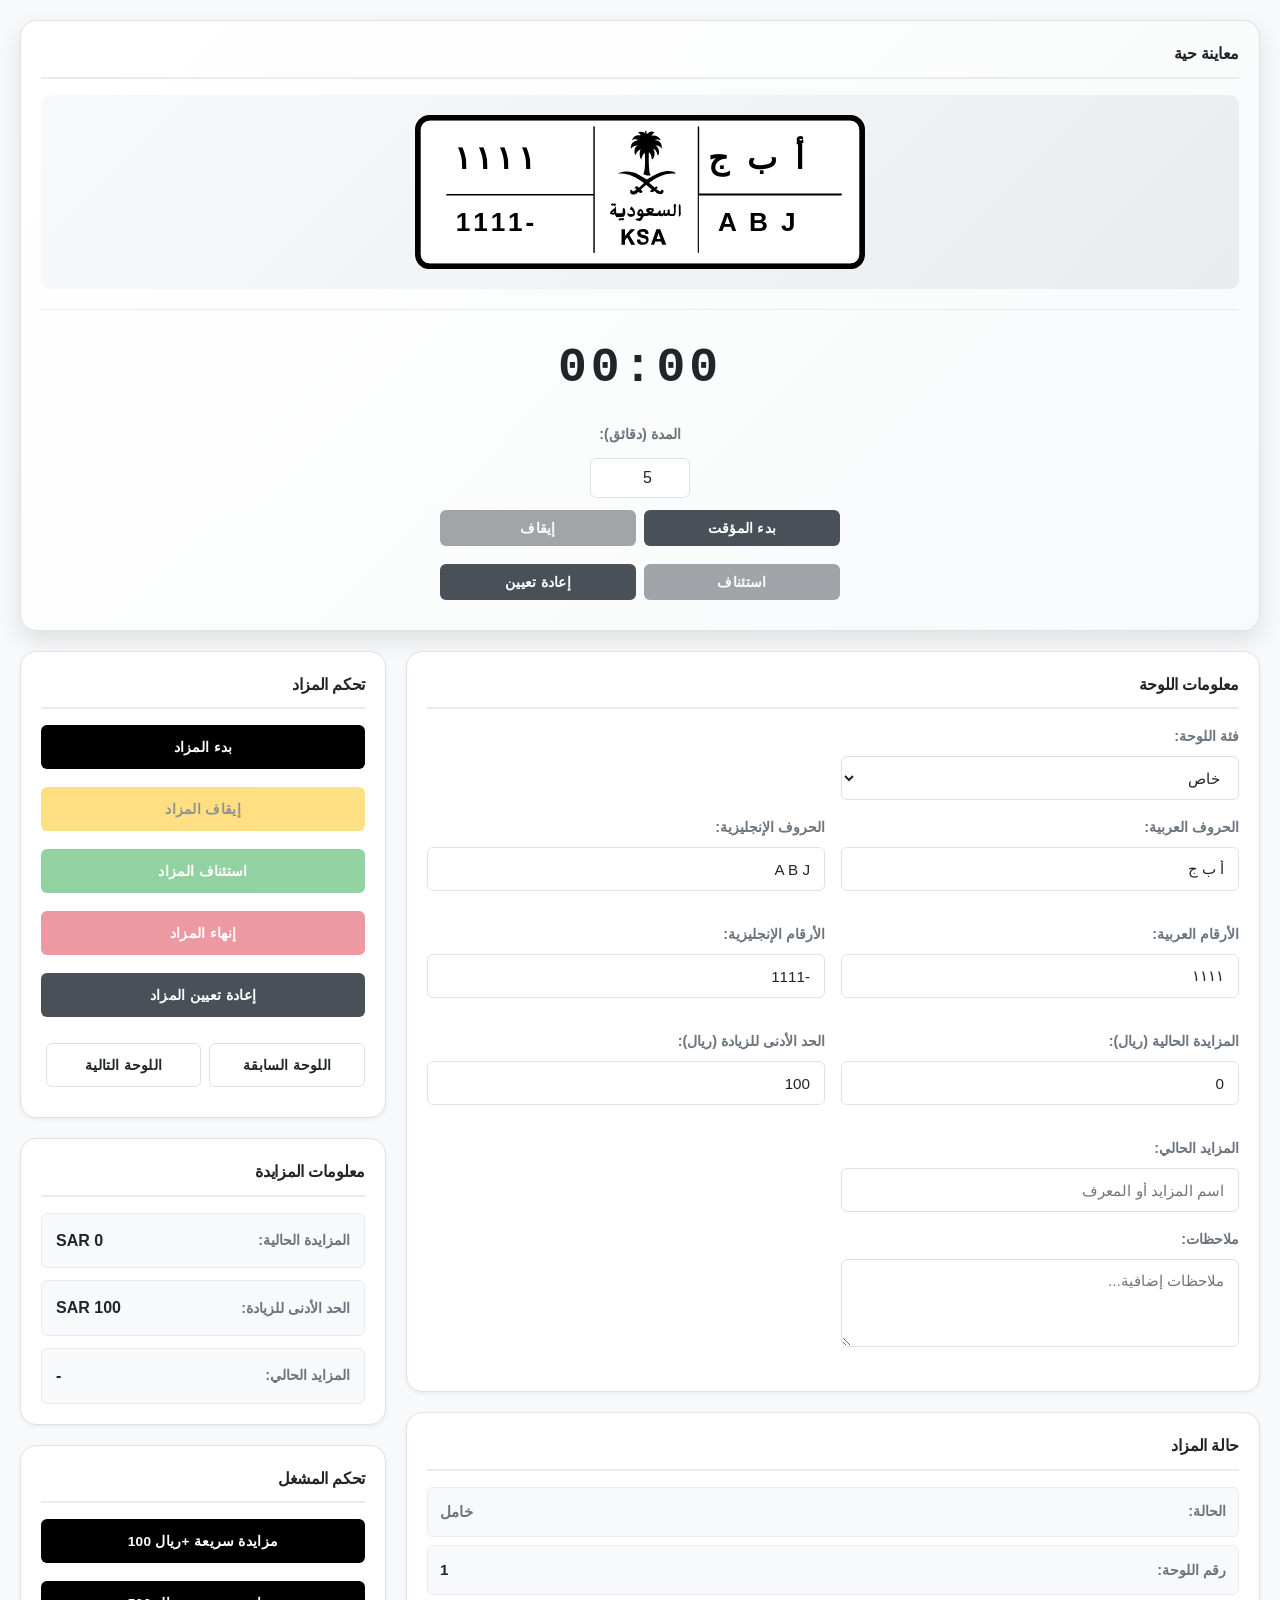
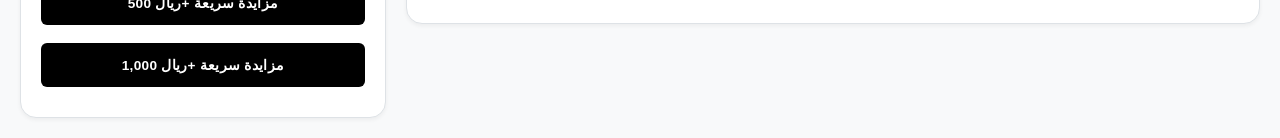
==== index.html @ ea91cd31 "Initial commit" ====
<!DOCTYPE html>
<html lang="ar" dir="rtl">
<head>
    <meta charset="UTF-8">
    <meta name="viewport" content="width=device-width, initial-scale=1.0">
    <title>لوحة تحكم مزاد لوحات السيارات السعودية</title>
    <link rel="stylesheet" href="css/auction-panel.css">
</head>
<body>
    <div class="container">
        <!-- Top Plate Section -->
        <header class="plate-header">
            <section class="card plate-preview">
                <h2>معاينة حية</h2>
                <div class="plate-container">
                    <div class="plate-wrapper">
                        <svg xmlns="http://www.w3.org/2000/svg" viewBox="0 0 154.7 53" preserveAspectRatio="xMidYMid meet" class="plate-svg-wrapper">
                            <image href="plate form/plate-template.svg" x="0" y="0" width="154.7" height="53" preserveAspectRatio="none" />
                            <g class="plate-text-overlay" dominant-baseline="middle">
                                <text id="overlayArabicNumbers" x="28" y="15.5" text-anchor="middle" font-size="11" font-weight="700" letter-spacing="1.5" fill="#000000" font-family="Arial, Helvetica, sans-serif" direction="rtl">۱۱۱۱</text>
                                <text id="overlayArabicLetters" x="118" y="15.5" text-anchor="middle" font-size="11" font-weight="700" letter-spacing="1.5" fill="#000000" font-family="Arial, Helvetica, sans-serif" direction="rtl">أ ب ج</text>
                                <text id="overlayEnglishNumbers" x="28" y="37.5" text-anchor="middle" font-size="9" font-weight="700" letter-spacing="1" fill="#000000" font-family="Arial, Helvetica, sans-serif">-1111</text>
                                <text id="overlayEnglishLetters" x="118" y="37.5" text-anchor="middle" font-size="9" font-weight="700" letter-spacing="1" fill="#000000" font-family="Arial, Helvetica, sans-serif">A B J</text>
                            </g>
                        </svg>
                    </div>
                </div>
                <div class="timer-section">
                    <div class="timer-display" id="timerDisplay">
                        <span id="minutes">00</span>:<span id="seconds">00</span>
                    </div>
                    <div class="timer-controls">
                        <label for="timerDuration">المدة (دقائق):</label>
                        <input type="number" id="timerDuration" value="5" min="1" max="60">
                        <div class="timer-buttons">
                            <button id="startTimer" class="btn btn-timer">بدء المؤقت</button>
                            <button id="pauseTimer" class="btn btn-timer" disabled>إيقاف</button>
                            <button id="resumeTimer" class="btn btn-timer" disabled>استئناف</button>
                            <button id="resetTimer" class="btn btn-timer">إعادة تعيين</button>
                        </div>
                    </div>
                </div>
            </section>
        </header>

        <!-- Main Content Area -->
        <div class="main-content">
            <!-- Left Panel - Plate Information (70%) -->
            <aside class="panel left-panel">
                <section class="card">
                    <h2>معلومات اللوحة</h2>
                    <form id="plateForm">
                        <div class="form-row">
                            <div class="form-group">
                                <label for="plateCategory">فئة اللوحة:</label>
                                <select id="plateCategory">
                                    <option value="private">خاص</option>
                                    <option value="commercial">تجاري</option>
                                    <option value="government">حكومي</option>
                                    <option value="diplomatic">دبلوماسي</option>
                                    <option value="special">خاص</option>
                                </select>
                            </div>
                        </div>

                        <div class="form-row">
                            <div class="form-group">
                                <label for="arabicLetters">الحروف العربية:</label>
                                <input type="text" id="arabicLetters" value="أ ب ج" maxlength="15" placeholder="أ ب ج">
                            </div>
                            <div class="form-group">
                                <label for="englishLetters">الحروف الإنجليزية:</label>
                                <input type="text" id="englishLetters" value="A B J" maxlength="15" placeholder="A B J">
                            </div>
                        </div>

                        <div class="form-row">
                            <div class="form-group">
                                <label for="arabicNumbers">الأرقام العربية:</label>
                                <input type="text" id="arabicNumbers" value="۱۱۱۱" maxlength="10" placeholder="۱۱۱۱">
                            </div>
                            <div class="form-group">
                                <label for="englishNumbers">الأرقام الإنجليزية:</label>
                                <input type="text" id="englishNumbers" value="-1111" maxlength="10" placeholder="-1111">
                            </div>
                        </div>

                        <div class="form-row">
                            <div class="form-group">
                                <label for="currentBid">المزايدة الحالية (ريال):</label>
                                <input type="number" id="currentBid" value="0" min="0" step="100">
                            </div>
                            <div class="form-group">
                                <label for="minIncrement">الحد الأدنى للزيادة (ريال):</label>
                                <input type="number" id="minIncrement" value="100" min="0" step="50">
                            </div>
                        </div>

                        <div class="form-row">
                            <div class="form-group">
                                <label for="currentBidder">المزايد الحالي:</label>
                                <input type="text" id="currentBidder" placeholder="اسم المزايد أو المعرف">
                            </div>
                        </div>

                        <div class="form-row">
                            <div class="form-group">
                                <label for="notes">ملاحظات:</label>
                                <textarea id="notes" rows="3" placeholder="ملاحظات إضافية..."></textarea>
                            </div>
                        </div>
                    </form>
                </section>

                <section class="card">
                    <h2>حالة المزاد</h2>
                    <div class="status-indicator">
                        <span class="status-label">الحالة:</span>
                        <span id="auctionStatus" class="status-value status-idle">خامل</span>
                    </div>
                    <div class="status-indicator">
                        <span class="status-label">رقم اللوحة:</span>
                        <span id="plateNumber" class="status-value">1</span>
                    </div>
                </section>

            </aside>

            <!-- Right Panel - Auction Controls (30%) -->
            <aside class="panel right-panel">
                <section class="card">
                    <h2>تحكم المزاد</h2>
                    <div class="control-buttons">
                        <button id="startAuction" class="btn btn-primary">بدء المزاد</button>
                        <button id="pauseAuction" class="btn btn-warning" disabled>إيقاف المزاد</button>
                        <button id="resumeAuction" class="btn btn-success" disabled>استئناف المزاد</button>
                        <button id="endAuction" class="btn btn-danger" disabled>إنهاء المزاد</button>
                        <button id="resetAuction" class="btn btn-secondary">إعادة تعيين المزاد</button>
                    </div>
                    <div class="navigation-buttons">
                        <button id="prevPlate" class="btn btn-nav">اللوحة السابقة</button>
                        <button id="nextPlate" class="btn btn-nav">اللوحة التالية</button>
                    </div>
                </section>

                <section class="card">
                    <h2>معلومات المزايدة</h2>
                    <div class="bid-info">
                        <div class="bid-field">
                            <label>المزايدة الحالية:</label>
                            <span id="displayCurrentBid">ريال 0</span>
                        </div>
                        <div class="bid-field">
                            <label>الحد الأدنى للزيادة:</label>
                            <span id="displayMinIncrement">ريال 100</span>
                        </div>
                        <div class="bid-field">
                            <label>المزايد الحالي:</label>
                            <span id="displayBidder">-</span>
                        </div>
                    </div>
                </section>

                <section class="card">
                    <h2>تحكم المشغل</h2>
                    <div class="quick-actions">
                        <button id="quickBid" class="btn btn-quick">مزايدة سريعة +ريال 100</button>
                        <button id="quickBid500" class="btn btn-quick">مزايدة سريعة +ريال 500</button>
                        <button id="quickBid1000" class="btn btn-quick">مزايدة سريعة +ريال 1,000</button>
                    </div>
                </section>
            </aside>
        </div>
    </div>

    <!-- Scripts -->
    <script src="js/auction-panel.js"></script>
</body>
</html>
---- css/auction-panel.css ----
/* Reset and Base Styles */
* {
    margin: 0;
    padding: 0;
    box-sizing: border-box;
}

:root {
    --bg-primary: #f8f9fa;
    --bg-secondary: #ffffff;
    --bg-card: #ffffff;
    --text-primary: #212529;
    --text-secondary: #6c757d;
    --accent-primary: #000000;
    --accent-secondary: #495057;
    --success: #28a745;
    --warning: #ffc107;
    --danger: #dc3545;
    --border-color: #dee2e6;
    --border-light: #e9ecef;
    --shadow-sm: 0 2px 4px rgba(0,0,0,0.05);
    --shadow-md: 0 4px 6px rgba(0,0,0,0.1);
    --shadow-lg: 0 10px 25px rgba(0,0,0,0.1);
    --radius-sm: 6px;
    --radius-md: 10px;
    --radius-lg: 16px;
}

body {
    font-family: 'Segoe UI', Tahoma, Geneva, Verdana, sans-serif;
    background-color: var(--bg-primary);
    color: var(--text-primary);
    line-height: 1.6;
    min-height: 100vh;
}

/* Container */
.container {
    display: flex;
    flex-direction: column;
    gap: 20px;
    padding: 20px;
    max-width: 1600px;
    margin: 0 auto;
}

/* Plate Header */
.plate-header {
    width: 100%;
    display: flex;
    justify-content: center;
    margin-bottom: 0;
}

.plate-header .card {
    width: 100%;
    max-width: 100%;
    background: linear-gradient(135deg, var(--bg-secondary) 0%, var(--bg-primary) 100%);
    box-shadow: var(--shadow-lg);
}

/* Main Content Area */
.main-content {
    display: grid;
    grid-template-columns: 7fr 3fr;
    gap: 20px;
    flex: 1;
}

/* Panels */
.panel {
    display: flex;
    flex-direction: column;
    gap: 20px;
}

/* Cards */
.card {
    background-color: var(--bg-card);
    border-radius: var(--radius-lg);
    padding: 20px;
    border: 1px solid var(--border-color);
    box-shadow: var(--shadow-sm);
    transition: box-shadow 0.3s ease;
}

.card:hover {
    box-shadow: var(--shadow-md);
}

.card h2 {
    margin-bottom: 16px;
    font-size: 1rem;
    font-weight: 700;
    color: var(--text-primary);
    border-bottom: 2px solid var(--border-light);
    padding-bottom: 10px;
    letter-spacing: -0.3px;
}

/* Buttons */
.btn {
    padding: 0 20px;
    height: 44px;
    border: none;
    border-radius: var(--radius-sm);
    font-size: 0.9rem;
    font-weight: 600;
    cursor: pointer;
    transition: all 0.2s ease;
    width: 100%;
    margin-bottom: 10px;
    letter-spacing: 0.3px;
    display: flex;
    align-items: center;
    justify-content: center;
}

.btn:hover:not(:disabled) {
    transform: translateY(-1px);
    box-shadow: var(--shadow-sm);
}

.btn:active:not(:disabled) {
    transform: translateY(0);
}

.btn:disabled {
    opacity: 0.5;
    cursor: not-allowed;
}

.btn-primary {
    background-color: var(--accent-primary);
    color: white;
}

.btn-primary:hover:not(:disabled) {
    background-color: #333;
}

.btn-warning {
    background-color: var(--warning);
    color: #212529;
}

.btn-warning:hover:not(:disabled) {
    background-color: #e0a800;
}

.btn-success {
    background-color: var(--success);
    color: white;
}

.btn-success:hover:not(:disabled) {
    background-color: #218838;
}

.btn-danger {
    background-color: var(--danger);
    color: white;
}

.btn-danger:hover:not(:disabled) {
    background-color: #c82333;
}

.btn-secondary {
    background-color: var(--accent-secondary);
    color: white;
}

.btn-secondary:hover:not(:disabled) {
    background-color: #343a40;
}

.btn-nav {
    background-color: var(--bg-secondary);
    border: 1px solid var(--border-color);
    color: var(--text-primary);
}

.btn-nav:hover:not(:disabled) {
    background-color: var(--bg-primary);
    border-color: var(--accent-secondary);
}

.btn-timer {
    background-color: var(--accent-secondary);
    color: white;
    padding: 8px 16px;
    font-size: 0.85rem;
}

.btn-timer:hover:not(:disabled) {
    background-color: #343a40;
}

.btn-quick {
    background-color: var(--accent-primary);
    color: white;
    font-size: 0.85rem;
    padding: 10px 16px;
}

.btn-quick:hover:not(:disabled) {
    background-color: #333;
}

/* Control Buttons */
.control-buttons {
    display: flex;
    flex-direction: column;
    gap: 8px;
    margin-bottom: 16px;
}

.navigation-buttons {
    display: flex;
    gap: 8px;
}

.navigation-buttons .btn {
    width: 48%;
}

/* Timer Display */
.timer-display {
    font-size: 2.5rem;
    font-weight: 700;
    text-align: center;
    margin: 20px 0;
    font-family: 'Courier New', monospace;
    letter-spacing: 4px;
    color: var(--text-primary);
}

.timer-controls {
    display: flex;
    flex-direction: column;
    gap: 12px;
}

.timer-controls label {
    font-weight: 600;
    font-size: 0.9rem;
    color: var(--text-secondary);
}

.timer-controls input[type="number"] {
    padding: 10px;
    border: 1px solid var(--border-color);
    border-radius: var(--radius-sm);
    font-size: 1rem;
}

.timer-buttons {
    display: grid;
    grid-template-columns: 1fr 1fr;
    gap: 8px;
}

/* Bid Information */
.bid-info {
    display: flex;
    flex-direction: column;
    gap: 16px;
}

.bid-field {
    display: flex;
    justify-content: space-between;
    align-items: center;
    padding: 12px;
    background-color: var(--bg-primary);
    border-radius: var(--radius-sm);
    border: 1px solid var(--border-light);
}

.bid-field label {
    font-weight: 600;
    font-size: 0.9rem;
    color: var(--text-secondary);
}

.bid-field span {
    font-weight: 700;
    font-size: 1rem;
    color: var(--text-primary);
}

/* Quick Actions */
.quick-actions {
    display: flex;
    flex-direction: column;
    gap: 8px;
}

.btn-quick {
    background-color: var(--accent-primary);
    color: white;
    padding: 12px;
}

.btn-quick:hover:not(:disabled) {
background-color: #333;
}

/* Timer Display */
.timer-display {
font-size: 2.5rem;
font-weight: 700;
text-align: center;
margin: 20px 0;
font-family: 'Courier New', monospace;
letter-spacing: 4px;
color: var(--text-primary);
}

.timer-display.alert {
color: var(--danger);
animation: pulse 1s infinite;
}

@keyframes pulse {
0%, 100% {
opacity: 1;
}
50% {
opacity: 0.5;
}
}

.timer-controls label {
font-size: 0.9rem;
color: var(--text-secondary);
}

.timer-controls input {
padding: 10px;
border: 1px solid var(--border-color);
border-radius: var(--radius-sm);
background-color: var(--bg-secondary);
color: var(--text-primary);
font-size: 1rem;
}

/* Bid Information */
.bid-info {
    display: flex;
    flex-direction: column;
    gap: 12px;
}

.bid-field {
    display: flex;
    justify-content: space-between;
    align-items: center;
    padding: 14px;
    background-color: var(--bg-primary);
    border-radius: var(--radius-sm);
    border: 1px solid var(--border-light);
}

.bid-field label {
    font-weight: 600;
    color: var(--text-secondary);
    font-size: 0.9rem;
}

.bid-field span {
    font-weight: 700;
    color: var(--text-primary);
    font-size: 1rem;
}

/* Quick Actions */
.quick-actions {
    display: flex;
    flex-direction: column;
    gap: 8px;
}

/* Plate Preview */
.plate-preview {
    flex: 1;
    display: flex;
    flex-direction: column;
}

.plate-container {
    display: flex;
    align-items: center;
    justify-content: center;
    padding: 20px;
    background: linear-gradient(135deg, #f8f9fa 0%, #e9ecef 100%);
    border-radius: var(--radius-md);
    min-height: 120px;
}

/* Timer Section */
.timer-section {
    display: flex;
    flex-direction: column;
    align-items: center;
    padding-top: 20px;
    border-top: 1px solid var(--border-light);
    margin-top: 20px;
}

.timer-section .timer-display {
    font-size: 3rem;
    font-weight: 700;
    text-align: center;
    margin: 0 0 16px 0;
    font-family: 'Courier New', monospace;
    letter-spacing: 4px;
    color: var(--text-primary);
}

.timer-section .timer-controls {
    display: flex;
    flex-direction: column;
    align-items: center;
    gap: 12px;
    width: 100%;
    max-width: 400px;
}

.timer-section .timer-controls label {
    font-weight: 600;
    font-size: 0.9rem;
    color: var(--text-secondary);
}

.timer-section .timer-controls input {
    padding: 10px;
    border: 1px solid var(--border-color);
    border-radius: var(--radius-sm);
    background-color: var(--bg-secondary);
    color: var(--text-primary);
    font-size: 1rem;
    text-align: center;
    width: 100px;
}

.timer-section .timer-buttons {
    display: grid;
    grid-template-columns: 1fr 1fr;
    gap: 8px;
    width: 100%;
}

.timer-section .btn-timer {
    background-color: var(--accent-secondary);
    color: white;
    padding: 8px 16px;
    font-size: 0.85rem;
    height: 36px;
}

.plates-wrapper {
    display: flex;
    flex-direction: column;
    gap: 20px;
    align-items: center;
}

.plate-wrapper {
    width: 100%;
    max-width: 450px;
    display: flex;
    justify-content: center;
}

.plate-svg-wrapper {
    width: 100%;
    height: auto;
    max-width: 450px;
    display: block;
}

.plate-text-overlay {
    pointer-events: none;
    will-change: transform;
}

.plate-text-overlay text {
    cursor: default;
    text-rendering: optimizeLegibility;
    -webkit-font-smoothing: antialiased;
    -moz-osx-font-smoothing: grayscale;
}


/* Form Styles */
.form-row {
    display: grid;
    grid-template-columns: 1fr 1fr;
    gap: 16px;
    margin-bottom: 16px;
}

.form-row .form-group:last-child {
    margin-bottom: 0;
}

.form-group {
    margin-bottom: 16px;
}

.form-group label {
    display: block;
    margin-bottom: 8px;
    font-weight: 600;
    font-size: 0.9rem;
    color: var(--text-secondary);
}

.form-group input,
.form-group select,
.form-group textarea {
    width: 100%;
    height: 44px;
    padding: 0 14px;
    border: 1px solid var(--border-color);
    border-radius: var(--radius-sm);
    background-color: var(--bg-secondary);
    color: var(--text-primary);
    font-size: 0.95rem;
    font-family: inherit;
    transition: border-color 0.2s ease, box-shadow 0.2s ease;
}

.form-group textarea {
    height: auto;
    min-height: 88px;
    padding: 12px 14px;
    resize: vertical;
}

.form-group input:focus,
.form-group select:focus,
.form-group textarea:focus {
    outline: none;
    border-color: var(--accent-primary);
    box-shadow: 0 0 0 3px rgba(0, 0, 0, 0.1);
}

/* Status Indicators */
.status-indicator {
    display: flex;
    justify-content: space-between;
    align-items: center;
    padding: 12px;
    background-color: var(--bg-primary);
    border-radius: var(--radius-sm);
    border: 1px solid var(--border-light);
    margin-bottom: 8px;
}

.status-label {
    font-weight: 600;
    font-size: 0.9rem;
    color: var(--text-secondary);
}

.status-value {
    font-weight: 700;
    font-size: 0.95rem;
    color: var(--text-primary);
}

.status-idle {
    color: var(--text-secondary);
}

.status-active {
    color: var(--success);
}

.status-paused {
    color: var(--warning);
}

.status-ended {
    color: var(--danger);
}


/* Responsive Design */
@media (max-width: 1200px) {
    .main-content {
        grid-template-columns: 6fr 4fr;
    }
}

@media (max-width: 992px) {
    .main-content {
        grid-template-columns: 1fr;
    }
    
    .form-row {
        grid-template-columns: 1fr;
    }
    
    .plate-header .card {
        padding: 16px;
    }
    
    .timer-section .timer-display {
        font-size: 2.5rem;
    }
}

@media (max-width: 768px) {
    .container {
        padding: 12px;
        gap: 12px;
    }
    
    .main-content {
        grid-template-columns: 1fr;
        gap: 12px;
    }
    
    .card {
        padding: 14px;
    }
    
    .card h2 {
        font-size: 0.95rem;
        margin-bottom: 12px;
        padding-bottom: 8px;
    }
    
    /* Plate preview optimization */
    .plate-header .card {
        padding: 14px;
    }
    
    .plate-container {
        padding: 14px;
        min-height: 100px;
    }
    
    .plate-wrapper {
        max-width: 350px;
    }
    
    /* Timer optimization */
    .timer-section {
        padding-top: 14px;
        margin-top: 14px;
    }
    
    .timer-section .timer-display {
        font-size: 2.2rem;
        margin-bottom: 12px;
    }
    
    .timer-section .timer-controls {
        max-width: 300px;
    }
    
    .timer-section .timer-controls input {
        width: 80px;
        padding: 8px;
    }
    
    .timer-section .btn-timer {
        height: 34px;
        font-size: 0.8rem;
        padding: 6px 12px;
    }
    
    /* Button optimization */
    .btn {
        height: 42px;
        font-size: 0.85rem;
        padding: 0 16px;
        margin-bottom: 8px;
    }
    
    .navigation-buttons .btn {
        width: 100%;
    }
    
    /* Form optimization */
    .form-group input,
    .form-group select {
        height: 42px;
        padding: 0 12px;
        font-size: 0.9rem;
    }
    
    .form-group textarea {
        min-height: 80px;
        padding: 10px 12px;
    }
    
    .form-group label {
        font-size: 0.85rem;
        margin-bottom: 6px;
    }
    
    /* Status indicators */
    .status-indicator {
        padding: 10px;
    }
    
    .status-label {
        font-size: 0.85rem;
    }
    
    .status-value {
        font-size: 0.9rem;
    }
    
    /* Bid fields */
    .bid-field {
        padding: 10px;
    }
    
    .bid-field label {
        font-size: 0.85rem;
    }
    
    .bid-field span {
        font-size: 0.9rem;
    }
}

@media (max-width: 480px) {
    .container {
        padding: 10px;
        gap: 10px;
    }
    
    .main-content {
        gap: 10px;
    }
    
    .card {
        padding: 12px;
    }
    
    .card h2 {
        font-size: 0.9rem;
        margin-bottom: 10px;
        padding-bottom: 8px;
    }
    
    /* Plate preview mobile optimization */
    .plate-header .card {
        padding: 12px;
    }
    
    .plate-container {
        padding: 12px;
        min-height: 90px;
    }
    
    .plate-wrapper {
        max-width: 300px;
    }
    
    /* Timer mobile optimization */
    .timer-section {
        padding-top: 12px;
        margin-top: 12px;
    }
    
    .timer-section .timer-display {
        font-size: 1.8rem;
        margin-bottom: 10px;
        letter-spacing: 2px;
    }
    
    .timer-section .timer-controls {
        max-width: 100%;
        gap: 10px;
    }
    
    .timer-section .timer-controls label {
        font-size: 0.8rem;
    }
    
    .timer-section .timer-controls input {
        width: 70px;
        padding: 8px;
        font-size: 0.9rem;
    }
    
    .timer-section .timer-buttons {
        gap: 6px;
    }
    
    .timer-section .btn-timer {
        height: 32px;
        font-size: 0.75rem;
        padding: 6px 10px;
    }
    
    /* Button mobile optimization */
    .btn {
        height: 40px;
        font-size: 0.8rem;
        padding: 0 14px;
        margin-bottom: 6px;
    }
    
    .btn-quick {
        font-size: 0.75rem;
        padding: 10px;
    }
    
    /* Form mobile optimization */
    .form-row {
        margin-bottom: 12px;
        gap: 10px;
    }
    
    .form-group {
        margin-bottom: 12px;
    }
    
    .form-group input,
    .form-group select {
        height: 40px;
        padding: 0 10px;
        font-size: 0.85rem;
    }
    
    .form-group textarea {
        min-height: 70px;
        padding: 8px 10px;
        font-size: 0.85rem;
    }
    
    .form-group label {
        font-size: 0.8rem;
        margin-bottom: 5px;
    }
    
    /* Status indicators mobile */
    .status-indicator {
        padding: 8px;
        margin-bottom: 6px;
    }
    
    .status-label {
        font-size: 0.8rem;
    }
    
    .status-value {
        font-size: 0.85rem;
    }
    
    /* Bid fields mobile */
    .bid-field {
        padding: 8px;
        margin-bottom: 8px;
    }
    
    .bid-field label {
        font-size: 0.8rem;
    }
    
    .bid-field span {
        font-size: 0.85rem;
    }
    
    /* Quick actions mobile */
    .quick-actions {
        gap: 6px;
    }
}

/* Landscape orientation optimization */
@media (max-height: 500px) and (orientation: landscape) {
    .container {
        padding: 8px;
        gap: 8px;
    }
    
    .card {
        padding: 10px;
    }
    
    .card h2 {
        font-size: 0.85rem;
        margin-bottom: 8px;
        padding-bottom: 6px;
    }
    
    .plate-container {
        padding: 10px;
        min-height: 70px;
    }
    
    .plate-wrapper {
        max-width: 400px;
    }
    
    .timer-section {
        padding-top: 10px;
        margin-top: 10px;
    }
    
    .timer-section .timer-display {
        font-size: 1.5rem;
        margin-bottom: 8px;
    }
    
    .timer-section .timer-controls {
        flex-direction: row;
        align-items: center;
        gap: 8px;
    }
    
    .timer-section .timer-controls label {
        margin-bottom: 0;
    }
    
    .timer-section .timer-buttons {
        display: flex;
        gap: 4px;
    }
    
    .timer-section .btn-timer {
        height: 28px;
        font-size: 0.7rem;
        padding: 4px 8px;
    }
    
    .btn {
        height: 36px;
        font-size: 0.75rem;
        margin-bottom: 4px;
    }
    
    .form-group input,
    .form-group select {
        height: 36px;
        font-size: 0.8rem;
    }
}

/* Touch device optimizations */
@media (hover: none) and (pointer: coarse) {
    .btn {
        min-height: 48px;
        min-width: 48px;
    }
    
    .form-group input,
    .form-group select {
        min-height: 48px;
        font-size: 16px; /* Prevent iOS zoom */
    }
    
    .timer-section .timer-controls input {
        min-height: 48px;
        font-size: 16px;
    }
    
    .status-indicator {
        min-height: 48px;
    }
    
    .bid-field {
        min-height: 48px;
    }
}

/* Scrollbar Styling */
::-webkit-scrollbar {
    width: 8px;
}

::-webkit-scrollbar-track {
    background: var(--bg-primary);
}

::-webkit-scrollbar-thumb {
    background: var(--accent-secondary);
    border-radius: 4px;
}

::-webkit-scrollbar-thumb:hover {
    background: var(--accent-primary);
}
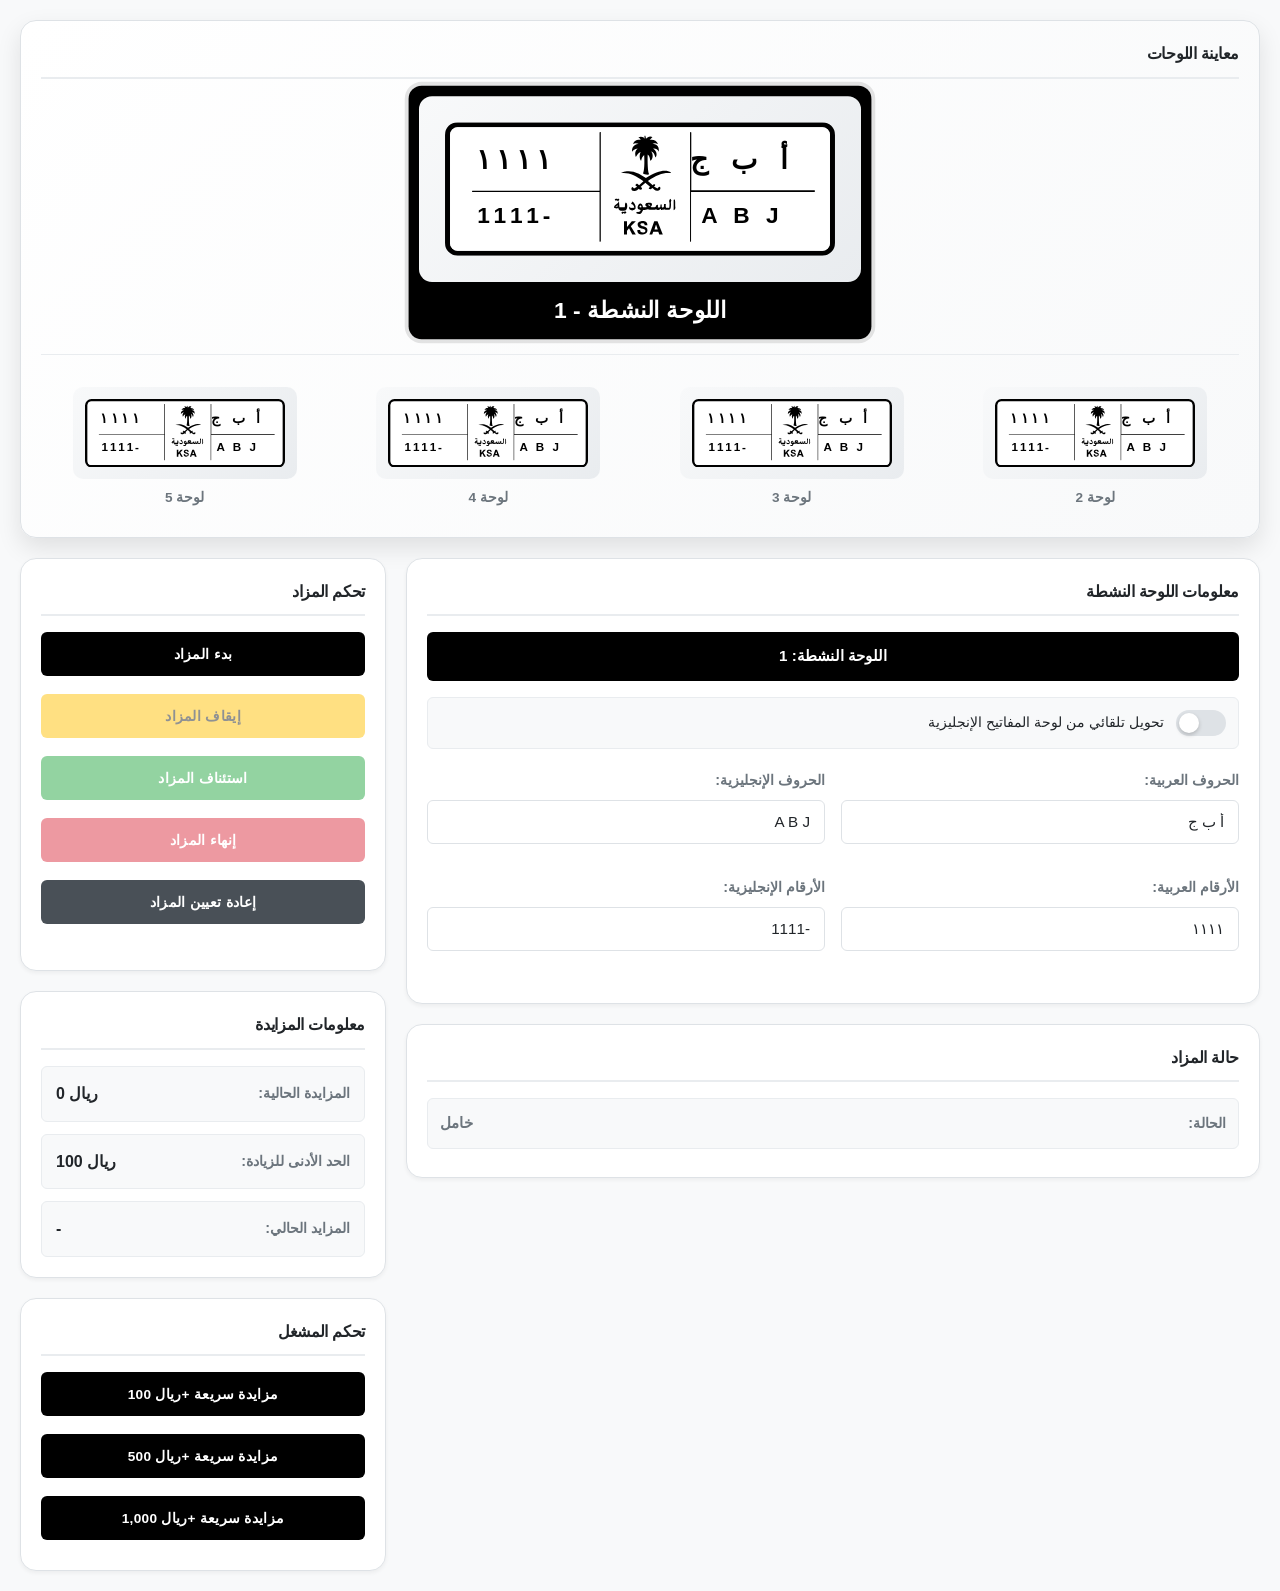
==== commit 0b486d7a: "Fix homepage file" ====
--- a/index.html
+++ b/index.html
@@ -3,41 +3,108 @@
 <head>
     <meta charset="UTF-8">
     <meta name="viewport" content="width=device-width, initial-scale=1.0">
-    <title>لوحة تحكم مزاد لوحات السيارات السعودية</title>
+    <title>نظام مزاد اللوحات السعودية</title>
     <link rel="stylesheet" href="css/auction-panel.css">
 </head>
 <body>
     <div class="container">
-        <!-- Top Plate Section -->
-        <header class="plate-header">
-            <section class="card plate-preview">
-                <h2>معاينة حية</h2>
-                <div class="plate-container">
-                    <div class="plate-wrapper">
-                        <svg xmlns="http://www.w3.org/2000/svg" viewBox="0 0 154.7 53" preserveAspectRatio="xMidYMid meet" class="plate-svg-wrapper">
-                            <image href="plate form/plate-template.svg" x="0" y="0" width="154.7" height="53" preserveAspectRatio="none" />
-                            <g class="plate-text-overlay" dominant-baseline="middle">
-                                <text id="overlayArabicNumbers" x="28" y="15.5" text-anchor="middle" font-size="11" font-weight="700" letter-spacing="1.5" fill="#000000" font-family="Arial, Helvetica, sans-serif" direction="rtl">۱۱۱۱</text>
-                                <text id="overlayArabicLetters" x="118" y="15.5" text-anchor="middle" font-size="11" font-weight="700" letter-spacing="1.5" fill="#000000" font-family="Arial, Helvetica, sans-serif" direction="rtl">أ ب ج</text>
-                                <text id="overlayEnglishNumbers" x="28" y="37.5" text-anchor="middle" font-size="9" font-weight="700" letter-spacing="1" fill="#000000" font-family="Arial, Helvetica, sans-serif">-1111</text>
-                                <text id="overlayEnglishLetters" x="118" y="37.5" text-anchor="middle" font-size="9" font-weight="700" letter-spacing="1" fill="#000000" font-family="Arial, Helvetica, sans-serif">A B J</text>
-                            </g>
-                        </svg>
+        <!-- Plates Section -->
+        <header class="plates-header">
+            <section class="card plates-preview">
+                <h2>معاينة اللوحات</h2>
+                
+                <!-- Main Active Plate -->
+                <div class="main-plate-section">
+                    <div class="plate-item main-plate selected" data-plate="1">
+                        <div class="plate-container">
+                            <div class="plate-wrapper">
+                                <svg xmlns="http://www.w3.org/2000/svg" viewBox="0 0 154.7 53" preserveAspectRatio="xMidYMid meet" class="plate-svg-wrapper">
+                                    <image href="plate form/plate-template.svg" x="0" y="0" width="154.7" height="53" preserveAspectRatio="none" />
+                                    <g class="plate-text-overlay" dominant-baseline="middle">
+                                        <text id="overlayArabicNumbers1" x="28" y="15.5" text-anchor="middle" font-size="11" font-weight="700" letter-spacing="2" fill="#000000" font-family="Arial, Helvetica, sans-serif" direction="rtl">۱۱۱۱</text>
+                                        <text id="overlayArabicLetters1" x="118" y="15.5" text-anchor="middle" font-size="11" font-weight="700" letter-spacing="3" fill="#000000" font-family="Arial, Helvetica, sans-serif" direction="rtl">أ ب ج</text>
+                                        <text id="overlayEnglishNumbers1" x="28" y="37.5" text-anchor="middle" font-size="9" font-weight="700" letter-spacing="1.5" fill="#000000" font-family="Arial, Helvetica, sans-serif">-1111</text>
+                                        <text id="overlayEnglishLetters1" x="118" y="37.5" text-anchor="middle" font-size="9" font-weight="700" letter-spacing="2" fill="#000000" font-family="Arial, Helvetica, sans-serif">A B J</text>
+                                    </g>
+                                </svg>
+                            </div>
+                        </div>
+                        <div class="plate-number">اللوحة النشطة - 1</div>
                     </div>
                 </div>
-                <div class="timer-section">
-                    <div class="timer-display" id="timerDisplay">
-                        <span id="minutes">00</span>:<span id="seconds">00</span>
-                    </div>
-                    <div class="timer-controls">
-                        <label for="timerDuration">المدة (دقائق):</label>
-                        <input type="number" id="timerDuration" value="5" min="1" max="60">
-                        <div class="timer-buttons">
-                            <button id="startTimer" class="btn btn-timer">بدء المؤقت</button>
-                            <button id="pauseTimer" class="btn btn-timer" disabled>إيقاف</button>
-                            <button id="resumeTimer" class="btn btn-timer" disabled>استئناف</button>
-                            <button id="resetTimer" class="btn btn-timer">إعادة تعيين</button>
-                        </div>
+
+                <!-- Smaller Plates Grid -->
+                <div class="smaller-plates-grid">
+                    <!-- Plate 2 -->
+                    <div class="plate-item small-plate" data-plate="2">
+                        <div class="plate-container">
+                            <div class="plate-wrapper">
+                                <svg xmlns="http://www.w3.org/2000/svg" viewBox="0 0 154.7 53" preserveAspectRatio="xMidYMid meet" class="plate-svg-wrapper">
+                                    <image href="plate form/plate-template.svg" x="0" y="0" width="154.7" height="53" preserveAspectRatio="none" />
+                                    <g class="plate-text-overlay" dominant-baseline="middle">
+                                        <text id="overlayArabicNumbers2" x="28" y="15.5" text-anchor="middle" font-size="11" font-weight="700" letter-spacing="2" fill="#000000" font-family="Arial, Helvetica, sans-serif" direction="rtl">۱۱۱۱</text>
+                                        <text id="overlayArabicLetters2" x="118" y="15.5" text-anchor="middle" font-size="11" font-weight="700" letter-spacing="3" fill="#000000" font-family="Arial, Helvetica, sans-serif" direction="rtl">أ ب ج</text>
+                                        <text id="overlayEnglishNumbers2" x="28" y="37.5" text-anchor="middle" font-size="9" font-weight="700" letter-spacing="1.5" fill="#000000" font-family="Arial, Helvetica, sans-serif">-1111</text>
+                                        <text id="overlayEnglishLetters2" x="118" y="37.5" text-anchor="middle" font-size="9" font-weight="700" letter-spacing="2" fill="#000000" font-family="Arial, Helvetica, sans-serif">A B J</text>
+                                    </g>
+                                </svg>
+                            </div>
+                        </div>
+                        <div class="plate-number">لوحة 2</div>
+                    </div>
+
+                    <!-- Plate 3 -->
+                    <div class="plate-item small-plate" data-plate="3">
+                        <div class="plate-container">
+                            <div class="plate-wrapper">
+                                <svg xmlns="http://www.w3.org/2000/svg" viewBox="0 0 154.7 53" preserveAspectRatio="xMidYMid meet" class="plate-svg-wrapper">
+                                    <image href="plate form/plate-template.svg" x="0" y="0" width="154.7" height="53" preserveAspectRatio="none" />
+                                    <g class="plate-text-overlay" dominant-baseline="middle">
+                                        <text id="overlayArabicNumbers3" x="28" y="15.5" text-anchor="middle" font-size="11" font-weight="700" letter-spacing="2" fill="#000000" font-family="Arial, Helvetica, sans-serif" direction="rtl">۱۱۱۱</text>
+                                        <text id="overlayArabicLetters3" x="118" y="15.5" text-anchor="middle" font-size="11" font-weight="700" letter-spacing="3" fill="#000000" font-family="Arial, Helvetica, sans-serif" direction="rtl">أ ب ج</text>
+                                        <text id="overlayEnglishNumbers3" x="28" y="37.5" text-anchor="middle" font-size="9" font-weight="700" letter-spacing="1.5" fill="#000000" font-family="Arial, Helvetica, sans-serif">-1111</text>
+                                        <text id="overlayEnglishLetters3" x="118" y="37.5" text-anchor="middle" font-size="9" font-weight="700" letter-spacing="2" fill="#000000" font-family="Arial, Helvetica, sans-serif">A B J</text>
+                                    </g>
+                                </svg>
+                            </div>
+                        </div>
+                        <div class="plate-number">لوحة 3</div>
+                    </div>
+
+                    <!-- Plate 4 -->
+                    <div class="plate-item small-plate" data-plate="4">
+                        <div class="plate-container">
+                            <div class="plate-wrapper">
+                                <svg xmlns="http://www.w3.org/2000/svg" viewBox="0 0 154.7 53" preserveAspectRatio="xMidYMid meet" class="plate-svg-wrapper">
+                                    <image href="plate form/plate-template.svg" x="0" y="0" width="154.7" height="53" preserveAspectRatio="none" />
+                                    <g class="plate-text-overlay" dominant-baseline="middle">
+                                        <text id="overlayArabicNumbers4" x="28" y="15.5" text-anchor="middle" font-size="11" font-weight="700" letter-spacing="2" fill="#000000" font-family="Arial, Helvetica, sans-serif" direction="rtl">۱۱۱۱</text>
+                                        <text id="overlayArabicLetters4" x="118" y="15.5" text-anchor="middle" font-size="11" font-weight="700" letter-spacing="3" fill="#000000" font-family="Arial, Helvetica, sans-serif" direction="rtl">أ ب ج</text>
+                                        <text id="overlayEnglishNumbers4" x="28" y="37.5" text-anchor="middle" font-size="9" font-weight="700" letter-spacing="1.5" fill="#000000" font-family="Arial, Helvetica, sans-serif">-1111</text>
+                                        <text id="overlayEnglishLetters4" x="118" y="37.5" text-anchor="middle" font-size="9" font-weight="700" letter-spacing="2" fill="#000000" font-family="Arial, Helvetica, sans-serif">A B J</text>
+                                    </g>
+                                </svg>
+                            </div>
+                        </div>
+                        <div class="plate-number">لوحة 4</div>
+                    </div>
+
+                    <!-- Plate 5 -->
+                    <div class="plate-item small-plate" data-plate="5">
+                        <div class="plate-container">
+                            <div class="plate-wrapper">
+                                <svg xmlns="http://www.w3.org/2000/svg" viewBox="0 0 154.7 53" preserveAspectRatio="xMidYMid meet" class="plate-svg-wrapper">
+                                    <image href="plate form/plate-template.svg" x="0" y="0" width="154.7" height="53" preserveAspectRatio="none" />
+                                    <g class="plate-text-overlay" dominant-baseline="middle">
+                                        <text id="overlayArabicNumbers5" x="28" y="15.5" text-anchor="middle" font-size="11" font-weight="700" letter-spacing="2" fill="#000000" font-family="Arial, Helvetica, sans-serif" direction="rtl">۱۱۱۱</text>
+                                        <text id="overlayArabicLetters5" x="118" y="15.5" text-anchor="middle" font-size="11" font-weight="700" letter-spacing="3" fill="#000000" font-family="Arial, Helvetica, sans-serif" direction="rtl">أ ب ج</text>
+                                        <text id="overlayEnglishNumbers5" x="28" y="37.5" text-anchor="middle" font-size="9" font-weight="700" letter-spacing="1.5" fill="#000000" font-family="Arial, Helvetica, sans-serif">-1111</text>
+                                        <text id="overlayEnglishLetters5" x="118" y="37.5" text-anchor="middle" font-size="9" font-weight="700" letter-spacing="2" fill="#000000" font-family="Arial, Helvetica, sans-serif">A B J</text>
+                                    </g>
+                                </svg>
+                            </div>
+                        </div>
+                        <div class="plate-number">لوحة 5</div>
                     </div>
                 </div>
             </section>
@@ -48,21 +115,20 @@
             <!-- Left Panel - Plate Information (70%) -->
             <aside class="panel left-panel">
                 <section class="card">
-                    <h2>معلومات اللوحة</h2>
+                    <h2>معلومات اللوحة النشطة</h2>
                     <form id="plateForm">
-                        <div class="form-row">
-                            <div class="form-group">
-                                <label for="plateCategory">فئة اللوحة:</label>
-                                <select id="plateCategory">
-                                    <option value="private">خاص</option>
-                                    <option value="commercial">تجاري</option>
-                                    <option value="government">حكومي</option>
-                                    <option value="diplomatic">دبلوماسي</option>
-                                    <option value="special">خاص</option>
-                                </select>
-                            </div>
-                        </div>
-
+                        <div class="selected-plate-indicator">
+                            <span id="selectedPlateLabel">اللوحة النشطة: 1</span>
+                        </div>
+                        
+                        <div class="conversion-toggle">
+                            <label class="toggle-switch">
+                                <input type="checkbox" id="autoConversionToggle">
+                                <span class="toggle-slider"></span>
+                                <span class="toggle-label">تحويل تلقائي من لوحة المفاتيح الإنجليزية</span>
+                            </label>
+                        </div>
+                        
                         <div class="form-row">
                             <div class="form-group">
                                 <label for="arabicLetters">الحروف العربية:</label>
@@ -73,7 +139,6 @@
                                 <input type="text" id="englishLetters" value="A B J" maxlength="15" placeholder="A B J">
                             </div>
                         </div>
-
                         <div class="form-row">
                             <div class="form-group">
                                 <label for="arabicNumbers">الأرقام العربية:</label>
@@ -82,31 +147,6 @@
                             <div class="form-group">
                                 <label for="englishNumbers">الأرقام الإنجليزية:</label>
                                 <input type="text" id="englishNumbers" value="-1111" maxlength="10" placeholder="-1111">
-                            </div>
-                        </div>
-
-                        <div class="form-row">
-                            <div class="form-group">
-                                <label for="currentBid">المزايدة الحالية (ريال):</label>
-                                <input type="number" id="currentBid" value="0" min="0" step="100">
-                            </div>
-                            <div class="form-group">
-                                <label for="minIncrement">الحد الأدنى للزيادة (ريال):</label>
-                                <input type="number" id="minIncrement" value="100" min="0" step="50">
-                            </div>
-                        </div>
-
-                        <div class="form-row">
-                            <div class="form-group">
-                                <label for="currentBidder">المزايد الحالي:</label>
-                                <input type="text" id="currentBidder" placeholder="اسم المزايد أو المعرف">
-                            </div>
-                        </div>
-
-                        <div class="form-row">
-                            <div class="form-group">
-                                <label for="notes">ملاحظات:</label>
-                                <textarea id="notes" rows="3" placeholder="ملاحظات إضافية..."></textarea>
                             </div>
                         </div>
                     </form>
@@ -118,12 +158,7 @@
                         <span class="status-label">الحالة:</span>
                         <span id="auctionStatus" class="status-value status-idle">خامل</span>
                     </div>
-                    <div class="status-indicator">
-                        <span class="status-label">رقم اللوحة:</span>
-                        <span id="plateNumber" class="status-value">1</span>
-                    </div>
-                </section>
-
+                </section>
             </aside>
 
             <!-- Right Panel - Auction Controls (30%) -->
@@ -137,10 +172,6 @@
                         <button id="endAuction" class="btn btn-danger" disabled>إنهاء المزاد</button>
                         <button id="resetAuction" class="btn btn-secondary">إعادة تعيين المزاد</button>
                     </div>
-                    <div class="navigation-buttons">
-                        <button id="prevPlate" class="btn btn-nav">اللوحة السابقة</button>
-                        <button id="nextPlate" class="btn btn-nav">اللوحة التالية</button>
-                    </div>
                 </section>
 
                 <section class="card">
--- a/css/auction-panel.css
+++ b/css/auction-panel.css
@@ -44,19 +44,173 @@
     margin: 0 auto;
 }
 
-/* Plate Header */
-.plate-header {
+/* Plates Header */
+.plates-header {
     width: 100%;
     display: flex;
     justify-content: center;
     margin-bottom: 0;
 }
 
-.plate-header .card {
+.plates-header .card {
     width: 100%;
     max-width: 100%;
     background: linear-gradient(135deg, var(--bg-secondary) 0%, var(--bg-primary) 100%);
     box-shadow: var(--shadow-lg);
+}
+
+/* Plates Grid */
+.plates-grid {
+    display: grid;
+    grid-template-columns: repeat(auto-fit, minmax(280px, 1fr));
+    gap: 20px;
+    margin-top: 16px;
+}
+
+.plate-item {
+    display: flex;
+    flex-direction: column;
+    align-items: center;
+    cursor: pointer;
+    transition: all 0.3s ease;
+    border-radius: var(--radius-md);
+    padding: 8px;
+}
+
+.plate-item:hover {
+    background-color: var(--bg-secondary);
+    transform: translateY(-2px);
+}
+
+.plate-item.selected {
+    background-color: var(--accent-primary);
+    box-shadow: 0 0 0 3px rgba(0, 0, 0, 0.1);
+}
+
+.plate-item.selected .plate-number {
+    color: white;
+    font-weight: 700;
+}
+
+.plate-number {
+    margin-top: 8px;
+    font-weight: 600;
+    font-size: 0.9rem;
+    color: var(--text-secondary);
+}
+
+/* Main Plate Section */
+.main-plate-section {
+    display: flex;
+    justify-content: center;
+    margin-bottom: 24px;
+}
+
+.main-plate {
+    transform: scale(1.3);
+    margin: 20px;
+}
+
+.main-plate .plate-wrapper {
+    max-width: 500px;
+}
+
+.main-plate .plate-number {
+    font-size: 1.1rem;
+    font-weight: 700;
+}
+
+/* Smaller Plates Grid */
+.smaller-plates-grid {
+    display: grid;
+    grid-template-columns: repeat(4, 1fr);
+    gap: 16px;
+    margin-top: 24px;
+    padding-top: 24px;
+    border-top: 1px solid var(--border-light);
+}
+
+.small-plate .plate-wrapper {
+    max-width: 200px;
+}
+
+.small-plate .plate-container {
+    padding: 12px;
+    min-height: 80px;
+}
+
+.small-plate .plate-number {
+    font-size: 0.85rem;
+}
+
+/* Selected Plate Indicator */
+.selected-plate-indicator {
+    display: flex;
+    justify-content: center;
+    padding: 12px;
+    background-color: var(--accent-primary);
+    color: white;
+    border-radius: var(--radius-sm);
+    margin-bottom: 16px;
+    font-weight: 600;
+    font-size: 0.95rem;
+}
+
+/* Conversion Toggle */
+.conversion-toggle {
+    margin-bottom: 20px;
+    padding: 12px;
+    background-color: var(--bg-primary);
+    border: 1px solid var(--border-light);
+    border-radius: var(--radius-sm);
+}
+
+.toggle-switch {
+    display: flex;
+    align-items: center;
+    gap: 12px;
+    cursor: pointer;
+    user-select: none;
+}
+
+.toggle-switch input[type="checkbox"] {
+    display: none;
+}
+
+.toggle-slider {
+    position: relative;
+    width: 50px;
+    height: 26px;
+    background-color: var(--border-color);
+    border-radius: 26px;
+    transition: background-color 0.3s ease;
+}
+
+.toggle-slider::before {
+    content: '';
+    position: absolute;
+    top: 3px;
+    left: 3px;
+    width: 20px;
+    height: 20px;
+    background-color: white;
+    border-radius: 50%;
+    transition: transform 0.3s ease;
+    box-shadow: 0 2px 4px rgba(0, 0, 0, 0.2);
+}
+
+.toggle-switch input[type="checkbox"]:checked + .toggle-slider {
+    background-color: var(--accent-primary);
+}
+
+.toggle-switch input[type="checkbox"]:checked + .toggle-slider::before {
+    transform: translateX(24px);
+}
+
+.toggle-label {
+    font-size: 0.9rem;
+    font-weight: 500;
+    color: var(--text-primary);
 }
 
 /* Main Content Area */
@@ -399,66 +553,6 @@
     min-height: 120px;
 }
 
-/* Timer Section */
-.timer-section {
-    display: flex;
-    flex-direction: column;
-    align-items: center;
-    padding-top: 20px;
-    border-top: 1px solid var(--border-light);
-    margin-top: 20px;
-}
-
-.timer-section .timer-display {
-    font-size: 3rem;
-    font-weight: 700;
-    text-align: center;
-    margin: 0 0 16px 0;
-    font-family: 'Courier New', monospace;
-    letter-spacing: 4px;
-    color: var(--text-primary);
-}
-
-.timer-section .timer-controls {
-    display: flex;
-    flex-direction: column;
-    align-items: center;
-    gap: 12px;
-    width: 100%;
-    max-width: 400px;
-}
-
-.timer-section .timer-controls label {
-    font-weight: 600;
-    font-size: 0.9rem;
-    color: var(--text-secondary);
-}
-
-.timer-section .timer-controls input {
-    padding: 10px;
-    border: 1px solid var(--border-color);
-    border-radius: var(--radius-sm);
-    background-color: var(--bg-secondary);
-    color: var(--text-primary);
-    font-size: 1rem;
-    text-align: center;
-    width: 100px;
-}
-
-.timer-section .timer-buttons {
-    display: grid;
-    grid-template-columns: 1fr 1fr;
-    gap: 8px;
-    width: 100%;
-}
-
-.timer-section .btn-timer {
-    background-color: var(--accent-secondary);
-    color: white;
-    padding: 8px 16px;
-    font-size: 0.85rem;
-    height: 36px;
-}
 
 .plates-wrapper {
     display: flex;
@@ -495,6 +589,24 @@
 
 
 /* Form Styles */
+.plate-input-group {
+    margin-bottom: 24px;
+    padding-bottom: 20px;
+    border-bottom: 1px solid var(--border-light);
+}
+
+.plate-input-group:last-child {
+    border-bottom: none;
+    margin-bottom: 0;
+}
+
+.plate-input-group h3 {
+    font-size: 0.95rem;
+    font-weight: 600;
+    color: var(--text-primary);
+    margin-bottom: 12px;
+}
+
 .form-row {
     display: grid;
     grid-template-columns: 1fr 1fr;
@@ -594,6 +706,14 @@
     .main-content {
         grid-template-columns: 6fr 4fr;
     }
+    
+    .smaller-plates-grid {
+        grid-template-columns: repeat(2, 1fr);
+    }
+    
+    .main-plate {
+        transform: scale(1.2);
+    }
 }
 
 @media (max-width: 992px) {
@@ -605,12 +725,18 @@
         grid-template-columns: 1fr;
     }
     
-    .plate-header .card {
+    .plates-header .card {
         padding: 16px;
     }
     
-    .timer-section .timer-display {
-        font-size: 2.5rem;
+    .smaller-plates-grid {
+        grid-template-columns: repeat(2, 1fr);
+        gap: 12px;
+    }
+    
+    .main-plate {
+        transform: scale(1.1);
+        margin: 15px;
     }
 }
 
@@ -635,44 +761,42 @@
         padding-bottom: 8px;
     }
     
-    /* Plate preview optimization */
-    .plate-header .card {
+    /* Plates optimization */
+    .plates-header .card {
         padding: 14px;
     }
     
-    .plate-container {
-        padding: 14px;
-        min-height: 100px;
-    }
-    
-    .plate-wrapper {
+    .main-plate-section {
+        margin-bottom: 16px;
+    }
+    
+    .main-plate {
+        transform: scale(1.0);
+        margin: 10px;
+    }
+    
+    .main-plate .plate-wrapper {
         max-width: 350px;
     }
     
-    /* Timer optimization */
-    .timer-section {
-        padding-top: 14px;
-        margin-top: 14px;
-    }
-    
-    .timer-section .timer-display {
-        font-size: 2.2rem;
-        margin-bottom: 12px;
-    }
-    
-    .timer-section .timer-controls {
-        max-width: 300px;
-    }
-    
-    .timer-section .timer-controls input {
-        width: 80px;
-        padding: 8px;
-    }
-    
-    .timer-section .btn-timer {
-        height: 34px;
+    .smaller-plates-grid {
+        grid-template-columns: repeat(2, 1fr);
+        gap: 10px;
+        margin-top: 16px;
+        padding-top: 16px;
+    }
+    
+    .small-plate .plate-wrapper {
+        max-width: 150px;
+    }
+    
+    .small-plate .plate-container {
+        padding: 10px;
+        min-height: 70px;
+    }
+    
+    .plate-number {
         font-size: 0.8rem;
-        padding: 6px 12px;
     }
     
     /* Button optimization */
@@ -683,10 +807,6 @@
         margin-bottom: 8px;
     }
     
-    .navigation-buttons .btn {
-        width: 100%;
-    }
-    
     /* Form optimization */
     .form-group input,
     .form-group select {
@@ -705,6 +825,11 @@
         margin-bottom: 6px;
     }
     
+    .selected-plate-indicator {
+        font-size: 0.85rem;
+        padding: 10px;
+    }
+    
     /* Status indicators */
     .status-indicator {
         padding: 10px;
@@ -752,55 +877,42 @@
         padding-bottom: 8px;
     }
     
-    /* Plate preview mobile optimization */
-    .plate-header .card {
+    /* Plates mobile optimization */
+    .plates-header .card {
         padding: 12px;
     }
     
-    .plate-container {
-        padding: 12px;
-        min-height: 90px;
-    }
-    
-    .plate-wrapper {
+    .main-plate-section {
+        margin-bottom: 12px;
+    }
+    
+    .main-plate {
+        transform: scale(0.9);
+        margin: 5px;
+    }
+    
+    .main-plate .plate-wrapper {
         max-width: 300px;
     }
     
-    /* Timer mobile optimization */
-    .timer-section {
+    .smaller-plates-grid {
+        grid-template-columns: 1fr;
+        gap: 12px;
+        margin-top: 12px;
         padding-top: 12px;
-        margin-top: 12px;
-    }
-    
-    .timer-section .timer-display {
-        font-size: 1.8rem;
-        margin-bottom: 10px;
-        letter-spacing: 2px;
-    }
-    
-    .timer-section .timer-controls {
-        max-width: 100%;
-        gap: 10px;
-    }
-    
-    .timer-section .timer-controls label {
-        font-size: 0.8rem;
-    }
-    
-    .timer-section .timer-controls input {
-        width: 70px;
+    }
+    
+    .small-plate .plate-wrapper {
+        max-width: 250px;
+    }
+    
+    .small-plate .plate-container {
         padding: 8px;
-        font-size: 0.9rem;
-    }
-    
-    .timer-section .timer-buttons {
-        gap: 6px;
-    }
-    
-    .timer-section .btn-timer {
-        height: 32px;
-        font-size: 0.75rem;
-        padding: 6px 10px;
+        min-height: 60px;
+    }
+    
+    .plate-number {
+        font-size: 0.85rem;
     }
     
     /* Button mobile optimization */
@@ -820,6 +932,7 @@
     .form-row {
         margin-bottom: 12px;
         gap: 10px;
+        grid-template-columns: 1fr;
     }
     
     .form-group {
@@ -844,6 +957,11 @@
         margin-bottom: 5px;
     }
     
+    .selected-plate-indicator {
+        font-size: 0.8rem;
+        padding: 8px;
+    }
+    
     /* Status indicators mobile */
     .status-indicator {
         padding: 8px;
@@ -895,44 +1013,37 @@
         padding-bottom: 6px;
     }
     
-    .plate-container {
-        padding: 10px;
-        min-height: 70px;
-    }
-    
-    .plate-wrapper {
-        max-width: 400px;
-    }
-    
-    .timer-section {
-        padding-top: 10px;
-        margin-top: 10px;
-    }
-    
-    .timer-section .timer-display {
-        font-size: 1.5rem;
+    .main-plate-section {
         margin-bottom: 8px;
     }
     
-    .timer-section .timer-controls {
-        flex-direction: row;
-        align-items: center;
+    .main-plate {
+        transform: scale(0.8);
+        margin: 5px;
+    }
+    
+    .main-plate .plate-wrapper {
+        max-width: 300px;
+    }
+    
+    .smaller-plates-grid {
+        grid-template-columns: repeat(4, 1fr);
         gap: 8px;
-    }
-    
-    .timer-section .timer-controls label {
-        margin-bottom: 0;
-    }
-    
-    .timer-section .timer-buttons {
-        display: flex;
-        gap: 4px;
-    }
-    
-    .timer-section .btn-timer {
-        height: 28px;
+        margin-top: 12px;
+        padding-top: 12px;
+    }
+    
+    .small-plate .plate-wrapper {
+        max-width: 120px;
+    }
+    
+    .small-plate .plate-container {
+        padding: 6px;
+        min-height: 50px;
+    }
+    
+    .plate-number {
         font-size: 0.7rem;
-        padding: 4px 8px;
     }
     
     .btn {
@@ -945,6 +1056,11 @@
     .form-group select {
         height: 36px;
         font-size: 0.8rem;
+    }
+    
+    .selected-plate-indicator {
+        padding: 8px;
+        font-size: 0.75rem;
     }
 }
 
@@ -961,17 +1077,16 @@
         font-size: 16px; /* Prevent iOS zoom */
     }
     
-    .timer-section .timer-controls input {
-        min-height: 48px;
-        font-size: 16px;
-    }
-    
     .status-indicator {
         min-height: 48px;
     }
     
     .bid-field {
         min-height: 48px;
+    }
+    
+    .plate-item {
+        padding: 12px;
     }
 }
 
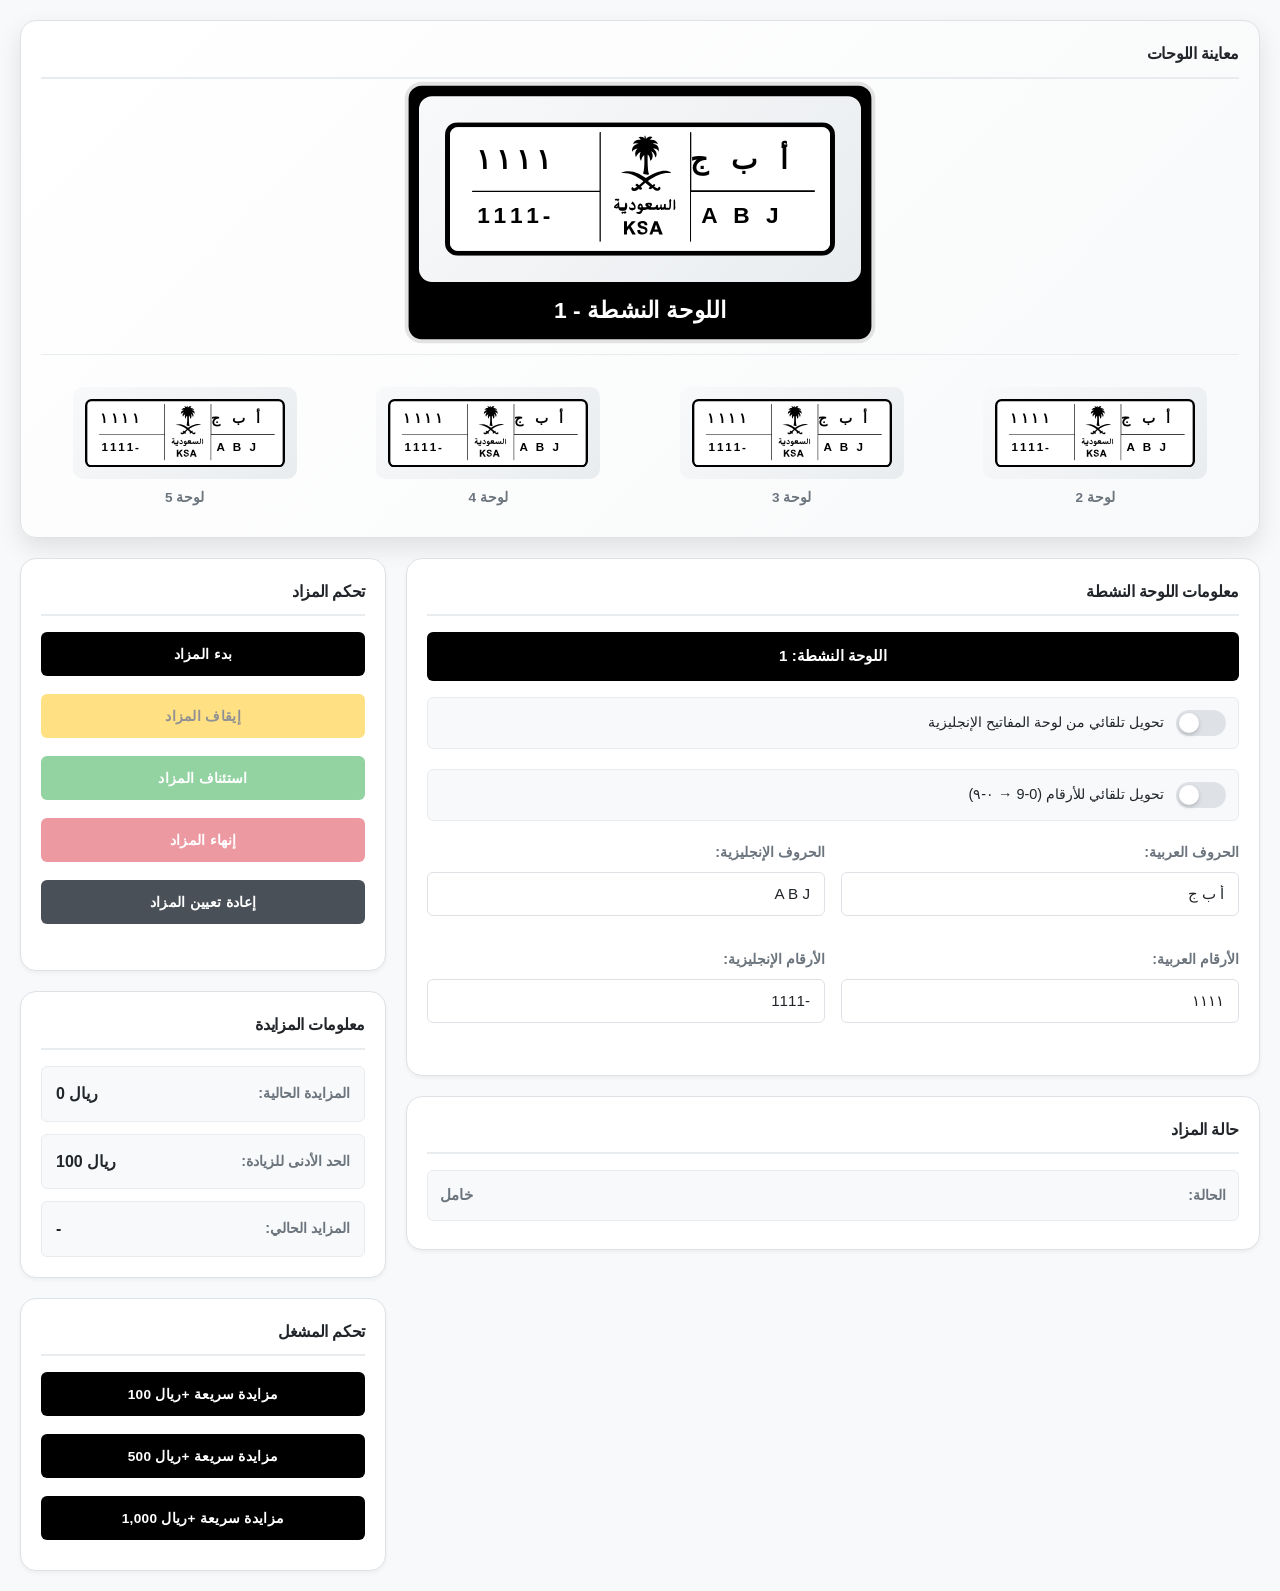
==== commit dad13693: "Fix active plate selection and number conversion" ====
--- a/index.html
+++ b/index.html
@@ -129,6 +129,14 @@
                             </label>
                         </div>
                         
+                        <div class="conversion-toggle">
+                            <label class="toggle-switch">
+                                <input type="checkbox" id="autoNumberConversionToggle">
+                                <span class="toggle-slider"></span>
+                                <span class="toggle-label">تحويل تلقائي للأرقام (0-9 → ٠-٩)</span>
+                            </label>
+                        </div>
+                        
                         <div class="form-row">
                             <div class="form-group">
                                 <label for="arabicLetters">الحروف العربية:</label>
--- a/css/auction-panel.css
+++ b/css/auction-panel.css
@@ -42,6 +42,8 @@
     padding: 20px;
     max-width: 1600px;
     margin: 0 auto;
+    width: 100%;
+    overflow-x: hidden;
 }
 
 /* Plates Header */
@@ -767,27 +769,27 @@
     }
     
     .main-plate-section {
-        margin-bottom: 16px;
+        margin-bottom: 20px;
     }
     
     .main-plate {
-        transform: scale(1.0);
-        margin: 10px;
+        transform: scale(1.1);
+        margin: 15px;
     }
     
     .main-plate .plate-wrapper {
-        max-width: 350px;
+        max-width: 320px;
     }
     
     .smaller-plates-grid {
         grid-template-columns: repeat(2, 1fr);
-        gap: 10px;
-        margin-top: 16px;
-        padding-top: 16px;
+        gap: 12px;
+        margin-top: 20px;
+        padding-top: 20px;
     }
     
     .small-plate .plate-wrapper {
-        max-width: 150px;
+        max-width: 140px;
     }
     
     .small-plate .plate-container {
@@ -883,27 +885,27 @@
     }
     
     .main-plate-section {
-        margin-bottom: 12px;
+        margin-bottom: 16px;
     }
     
     .main-plate {
-        transform: scale(0.9);
-        margin: 5px;
+        transform: scale(1.0);
+        margin: 10px;
     }
     
     .main-plate .plate-wrapper {
-        max-width: 300px;
+        max-width: 280px;
     }
     
     .smaller-plates-grid {
-        grid-template-columns: 1fr;
-        gap: 12px;
-        margin-top: 12px;
-        padding-top: 12px;
+        grid-template-columns: repeat(2, 1fr);
+        gap: 10px;
+        margin-top: 16px;
+        padding-top: 16px;
     }
     
     .small-plate .plate-wrapper {
-        max-width: 250px;
+        max-width: 120px;
     }
     
     .small-plate .plate-container {
@@ -912,7 +914,7 @@
     }
     
     .plate-number {
-        font-size: 0.85rem;
+        font-size: 0.75rem;
     }
     
     /* Button mobile optimization */
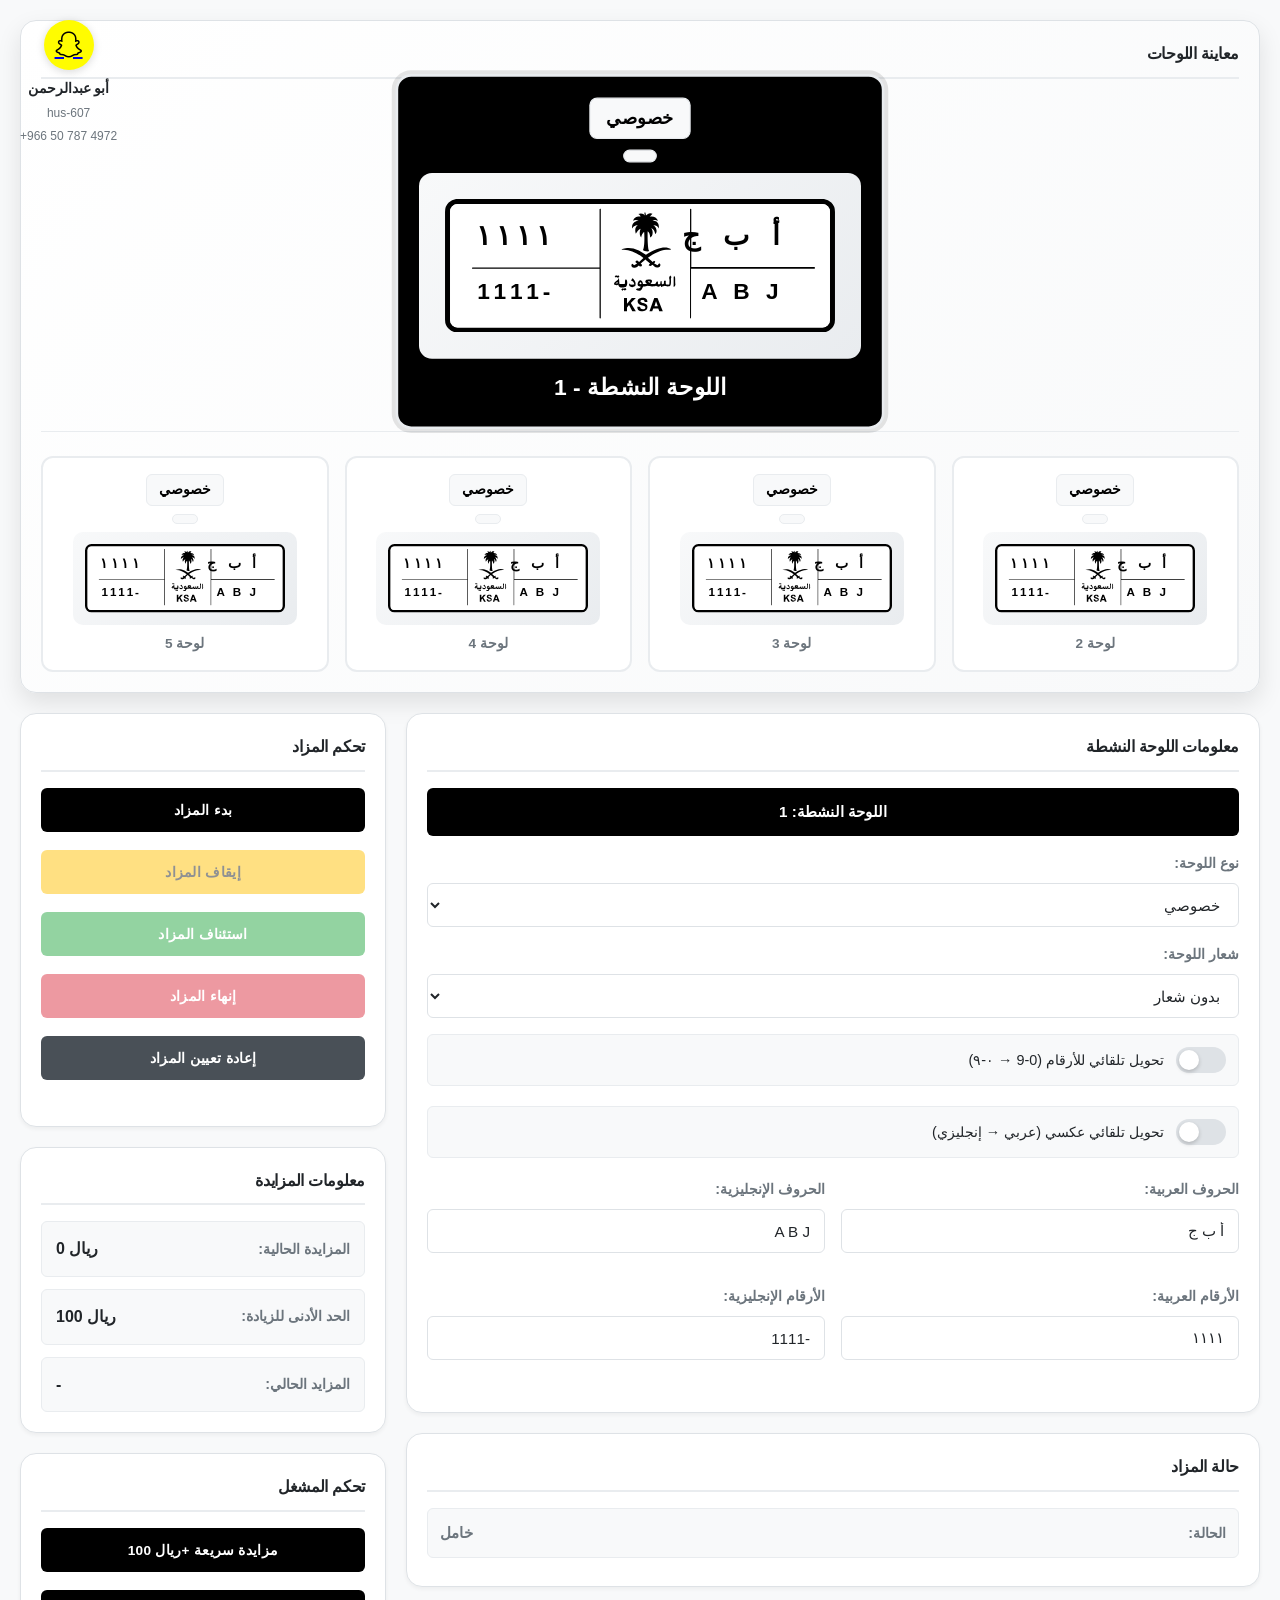
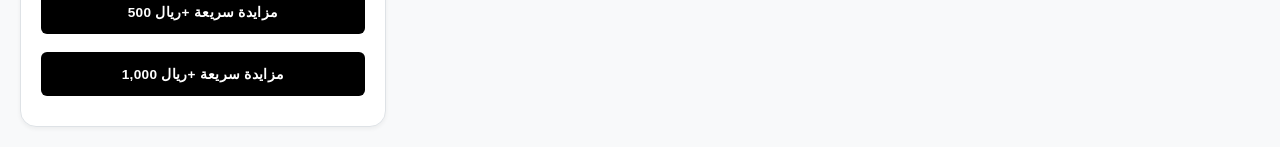
==== commit 94d8a14a: "Update logo type selector" ====
--- a/index.html
+++ b/index.html
@@ -5,8 +5,19 @@
     <meta name="viewport" content="width=device-width, initial-scale=1.0">
     <title>نظام مزاد اللوحات السعودية</title>
     <link rel="stylesheet" href="css/auction-panel.css">
+    <link rel="stylesheet" href="https://cdnjs.cloudflare.com/ajax/libs/font-awesome/6.4.0/css/all.min.css">
 </head>
 <body>
+    <!-- Snapchat Icon -->
+    <div class="snapchat-icon">
+        <a href="https://www.snapchat.com/add/hus-607?share_id=SHvOu8GKRT6qlCggabalug&locale=ar_GB" target="_blank" title="Snapchat">
+            <i class="fa-brands fa-snapchat"></i>
+        </a>
+        <span class="snapchat-name">أبو عبدالرحمن</span>
+        <span class="snapchat-username">hus-607</span>
+        <span class="snapchat-phone">+966 50 787 4972</span>
+    </div>
+
     <div class="container">
         <!-- Plates Section -->
         <header class="plates-header">
@@ -16,13 +27,15 @@
                 <!-- Main Active Plate -->
                 <div class="main-plate-section">
                     <div class="plate-item main-plate selected" data-plate="1">
+                        <div class="plate-type-label" id="plateTypeLabel1">خصوصي</div>
+                        <div class="plate-logo-label" id="plateLogoLabel1"></div>
                         <div class="plate-container">
                             <div class="plate-wrapper">
                                 <svg xmlns="http://www.w3.org/2000/svg" viewBox="0 0 154.7 53" preserveAspectRatio="xMidYMid meet" class="plate-svg-wrapper">
                                     <image href="plate form/plate-template.svg" x="0" y="0" width="154.7" height="53" preserveAspectRatio="none" />
                                     <g class="plate-text-overlay" dominant-baseline="middle">
                                         <text id="overlayArabicNumbers1" x="28" y="15.5" text-anchor="middle" font-size="11" font-weight="700" letter-spacing="2" fill="#000000" font-family="Arial, Helvetica, sans-serif" direction="rtl">۱۱۱۱</text>
-                                        <text id="overlayArabicLetters1" x="118" y="15.5" text-anchor="middle" font-size="11" font-weight="700" letter-spacing="3" fill="#000000" font-family="Arial, Helvetica, sans-serif" direction="rtl">أ ب ج</text>
+                                        <text id="overlayArabicLetters1" x="115" y="15.5" text-anchor="middle" font-size="11" font-weight="700" letter-spacing="3" fill="#000000" font-family="Arial, Helvetica, sans-serif" direction="rtl">أ ب ج</text>
                                         <text id="overlayEnglishNumbers1" x="28" y="37.5" text-anchor="middle" font-size="9" font-weight="700" letter-spacing="1.5" fill="#000000" font-family="Arial, Helvetica, sans-serif">-1111</text>
                                         <text id="overlayEnglishLetters1" x="118" y="37.5" text-anchor="middle" font-size="9" font-weight="700" letter-spacing="2" fill="#000000" font-family="Arial, Helvetica, sans-serif">A B J</text>
                                     </g>
@@ -37,13 +50,15 @@
                 <div class="smaller-plates-grid">
                     <!-- Plate 2 -->
                     <div class="plate-item small-plate" data-plate="2">
+                        <div class="plate-type-label" id="plateTypeLabel2">خصوصي</div>
+                        <div class="plate-logo-label" id="plateLogoLabel2"></div>
                         <div class="plate-container">
                             <div class="plate-wrapper">
                                 <svg xmlns="http://www.w3.org/2000/svg" viewBox="0 0 154.7 53" preserveAspectRatio="xMidYMid meet" class="plate-svg-wrapper">
                                     <image href="plate form/plate-template.svg" x="0" y="0" width="154.7" height="53" preserveAspectRatio="none" />
                                     <g class="plate-text-overlay" dominant-baseline="middle">
                                         <text id="overlayArabicNumbers2" x="28" y="15.5" text-anchor="middle" font-size="11" font-weight="700" letter-spacing="2" fill="#000000" font-family="Arial, Helvetica, sans-serif" direction="rtl">۱۱۱۱</text>
-                                        <text id="overlayArabicLetters2" x="118" y="15.5" text-anchor="middle" font-size="11" font-weight="700" letter-spacing="3" fill="#000000" font-family="Arial, Helvetica, sans-serif" direction="rtl">أ ب ج</text>
+                                        <text id="overlayArabicLetters2" x="115" y="15.5" text-anchor="middle" font-size="11" font-weight="700" letter-spacing="3" fill="#000000" font-family="Arial, Helvetica, sans-serif" direction="rtl">أ ب ج</text>
                                         <text id="overlayEnglishNumbers2" x="28" y="37.5" text-anchor="middle" font-size="9" font-weight="700" letter-spacing="1.5" fill="#000000" font-family="Arial, Helvetica, sans-serif">-1111</text>
                                         <text id="overlayEnglishLetters2" x="118" y="37.5" text-anchor="middle" font-size="9" font-weight="700" letter-spacing="2" fill="#000000" font-family="Arial, Helvetica, sans-serif">A B J</text>
                                     </g>
@@ -55,13 +70,15 @@
 
                     <!-- Plate 3 -->
                     <div class="plate-item small-plate" data-plate="3">
+                        <div class="plate-type-label" id="plateTypeLabel3">خصوصي</div>
+                        <div class="plate-logo-label" id="plateLogoLabel3"></div>
                         <div class="plate-container">
                             <div class="plate-wrapper">
                                 <svg xmlns="http://www.w3.org/2000/svg" viewBox="0 0 154.7 53" preserveAspectRatio="xMidYMid meet" class="plate-svg-wrapper">
                                     <image href="plate form/plate-template.svg" x="0" y="0" width="154.7" height="53" preserveAspectRatio="none" />
                                     <g class="plate-text-overlay" dominant-baseline="middle">
                                         <text id="overlayArabicNumbers3" x="28" y="15.5" text-anchor="middle" font-size="11" font-weight="700" letter-spacing="2" fill="#000000" font-family="Arial, Helvetica, sans-serif" direction="rtl">۱۱۱۱</text>
-                                        <text id="overlayArabicLetters3" x="118" y="15.5" text-anchor="middle" font-size="11" font-weight="700" letter-spacing="3" fill="#000000" font-family="Arial, Helvetica, sans-serif" direction="rtl">أ ب ج</text>
+                                        <text id="overlayArabicLetters3" x="115" y="15.5" text-anchor="middle" font-size="11" font-weight="700" letter-spacing="3" fill="#000000" font-family="Arial, Helvetica, sans-serif" direction="rtl">أ ب ج</text>
                                         <text id="overlayEnglishNumbers3" x="28" y="37.5" text-anchor="middle" font-size="9" font-weight="700" letter-spacing="1.5" fill="#000000" font-family="Arial, Helvetica, sans-serif">-1111</text>
                                         <text id="overlayEnglishLetters3" x="118" y="37.5" text-anchor="middle" font-size="9" font-weight="700" letter-spacing="2" fill="#000000" font-family="Arial, Helvetica, sans-serif">A B J</text>
                                     </g>
@@ -73,13 +90,15 @@
 
                     <!-- Plate 4 -->
                     <div class="plate-item small-plate" data-plate="4">
+                        <div class="plate-type-label" id="plateTypeLabel4">خصوصي</div>
+                        <div class="plate-logo-label" id="plateLogoLabel4"></div>
                         <div class="plate-container">
                             <div class="plate-wrapper">
                                 <svg xmlns="http://www.w3.org/2000/svg" viewBox="0 0 154.7 53" preserveAspectRatio="xMidYMid meet" class="plate-svg-wrapper">
                                     <image href="plate form/plate-template.svg" x="0" y="0" width="154.7" height="53" preserveAspectRatio="none" />
                                     <g class="plate-text-overlay" dominant-baseline="middle">
                                         <text id="overlayArabicNumbers4" x="28" y="15.5" text-anchor="middle" font-size="11" font-weight="700" letter-spacing="2" fill="#000000" font-family="Arial, Helvetica, sans-serif" direction="rtl">۱۱۱۱</text>
-                                        <text id="overlayArabicLetters4" x="118" y="15.5" text-anchor="middle" font-size="11" font-weight="700" letter-spacing="3" fill="#000000" font-family="Arial, Helvetica, sans-serif" direction="rtl">أ ب ج</text>
+                                        <text id="overlayArabicLetters4" x="115" y="15.5" text-anchor="middle" font-size="11" font-weight="700" letter-spacing="3" fill="#000000" font-family="Arial, Helvetica, sans-serif" direction="rtl">أ ب ج</text>
                                         <text id="overlayEnglishNumbers4" x="28" y="37.5" text-anchor="middle" font-size="9" font-weight="700" letter-spacing="1.5" fill="#000000" font-family="Arial, Helvetica, sans-serif">-1111</text>
                                         <text id="overlayEnglishLetters4" x="118" y="37.5" text-anchor="middle" font-size="9" font-weight="700" letter-spacing="2" fill="#000000" font-family="Arial, Helvetica, sans-serif">A B J</text>
                                     </g>
@@ -91,13 +110,15 @@
 
                     <!-- Plate 5 -->
                     <div class="plate-item small-plate" data-plate="5">
+                        <div class="plate-type-label" id="plateTypeLabel5">خصوصي</div>
+                        <div class="plate-logo-label" id="plateLogoLabel5"></div>
                         <div class="plate-container">
                             <div class="plate-wrapper">
                                 <svg xmlns="http://www.w3.org/2000/svg" viewBox="0 0 154.7 53" preserveAspectRatio="xMidYMid meet" class="plate-svg-wrapper">
                                     <image href="plate form/plate-template.svg" x="0" y="0" width="154.7" height="53" preserveAspectRatio="none" />
                                     <g class="plate-text-overlay" dominant-baseline="middle">
                                         <text id="overlayArabicNumbers5" x="28" y="15.5" text-anchor="middle" font-size="11" font-weight="700" letter-spacing="2" fill="#000000" font-family="Arial, Helvetica, sans-serif" direction="rtl">۱۱۱۱</text>
-                                        <text id="overlayArabicLetters5" x="118" y="15.5" text-anchor="middle" font-size="11" font-weight="700" letter-spacing="3" fill="#000000" font-family="Arial, Helvetica, sans-serif" direction="rtl">أ ب ج</text>
+                                        <text id="overlayArabicLetters5" x="115" y="15.5" text-anchor="middle" font-size="11" font-weight="700" letter-spacing="3" fill="#000000" font-family="Arial, Helvetica, sans-serif" direction="rtl">أ ب ج</text>
                                         <text id="overlayEnglishNumbers5" x="28" y="37.5" text-anchor="middle" font-size="9" font-weight="700" letter-spacing="1.5" fill="#000000" font-family="Arial, Helvetica, sans-serif">-1111</text>
                                         <text id="overlayEnglishLetters5" x="118" y="37.5" text-anchor="middle" font-size="9" font-weight="700" letter-spacing="2" fill="#000000" font-family="Arial, Helvetica, sans-serif">A B J</text>
                                     </g>
@@ -121,12 +142,25 @@
                             <span id="selectedPlateLabel">اللوحة النشطة: 1</span>
                         </div>
                         
-                        <div class="conversion-toggle">
-                            <label class="toggle-switch">
-                                <input type="checkbox" id="autoConversionToggle">
-                                <span class="toggle-slider"></span>
-                                <span class="toggle-label">تحويل تلقائي من لوحة المفاتيح الإنجليزية</span>
-                            </label>
+                        <div class="form-group">
+                            <label for="plateType">نوع اللوحة:</label>
+                            <select id="plateType">
+                                <option value="private">خصوصي</option>
+                                <option value="transport">نقل</option>
+                                <option value="public-transport">نقل عام</option>
+                            </select>
+                        </div>
+                        
+                        <div class="form-group">
+                            <label for="logoType">شعار اللوحة:</label>
+                            <select id="logoType">
+                                <option value="none">بدون شعار</option>
+                                <option value="al-diriyah">الدرعية</option>
+                                <option value="vision">رؤية 2030</option>
+                                <option value="alula">العلا</option>
+                                <option value="black-palm">النخلة السوداء</option>
+                                <option value="green-palm">النخلة الخضراء</option>
+                            </select>
                         </div>
                         
                         <div class="conversion-toggle">
@@ -134,6 +168,14 @@
                                 <input type="checkbox" id="autoNumberConversionToggle">
                                 <span class="toggle-slider"></span>
                                 <span class="toggle-label">تحويل تلقائي للأرقام (0-9 → ٠-٩)</span>
+                            </label>
+                        </div>
+                        
+                        <div class="conversion-toggle">
+                            <label class="toggle-switch">
+                                <input type="checkbox" id="reverseConversionToggle">
+                                <span class="toggle-slider"></span>
+                                <span class="toggle-label">تحويل تلقائي عكسي (عربي → إنجليزي)</span>
                             </label>
                         </div>
                         
--- a/css/auction-panel.css
+++ b/css/auction-panel.css
@@ -46,6 +46,122 @@
     overflow-x: hidden;
 }
 
+/* Snapchat Icon */
+.snapchat-icon {
+    position: fixed;
+    top: 20px;
+    left: 20px;
+    z-index: 1000;
+    display: flex;
+    flex-direction: column;
+    align-items: center;
+}
+
+.snapchat-icon a {
+    display: flex;
+    align-items: center;
+    justify-content: center;
+    width: 50px;
+    height: 50px;
+    background-color: #FFFC00;
+    border-radius: 50%;
+    transition: transform 0.3s ease, box-shadow 0.3s ease;
+    box-shadow: 0 2px 8px rgba(0, 0, 0, 0.15);
+}
+
+.snapchat-icon a:hover {
+    transform: scale(1.1);
+    box-shadow: 0 4px 12px rgba(0, 0, 0, 0.25);
+}
+
+.snapchat-icon i {
+    font-size: 28px;
+    color: #000000;
+}
+
+.snapchat-name {
+    margin-top: 8px;
+    font-size: 0.85rem;
+    font-weight: 600;
+    color: var(--text-primary);
+    text-align: center;
+    white-space: nowrap;
+}
+
+.snapchat-username {
+    margin-top: 4px;
+    font-size: 0.75rem;
+    font-weight: 500;
+    color: var(--text-secondary);
+    text-align: center;
+    white-space: nowrap;
+    direction: ltr;
+    unicode-bidi: isolate;
+}
+
+.snapchat-phone {
+    margin-top: 4px;
+    font-size: 0.75rem;
+    font-weight: 400;
+    color: var(--text-secondary);
+    text-align: center;
+    white-space: nowrap;
+    direction: ltr;
+    unicode-bidi: isolate;
+}
+
+@media (max-width: 768px) {
+    .snapchat-icon {
+        top: 15px;
+        left: 15px;
+    }
+    
+    .snapchat-icon a {
+        width: 40px;
+        height: 40px;
+    }
+    
+    .snapchat-icon i {
+        font-size: 22px;
+    }
+    
+    .snapchat-name {
+        font-size: 0.75rem;
+        margin-top: 6px;
+    }
+    
+    .snapchat-phone {
+        font-size: 0.7rem;
+        margin-top: 3px;
+    }
+}
+
+@media (max-width: 480px) {
+    .snapchat-icon {
+        top: 10px;
+        left: 10px;
+    }
+    
+    .snapchat-icon a {
+        width: 35px;
+        height: 35px;
+    }
+    
+    .snapchat-icon i {
+        font-size: 18px;
+    }
+    
+    .snapchat-name {
+        font-size: 0.7rem;
+        margin-top: 5px;
+    }
+    
+    .snapchat-phone {
+        font-size: 0.65rem;
+        margin-top: 3px;
+    }
+}
+
 /* Plates Header */
 .plates-header {
     width: 100%;
@@ -165,6 +281,39 @@
     background-color: var(--bg-primary);
     border: 1px solid var(--border-light);
     border-radius: var(--radius-sm);
+}
+
+.plate-item {
+    background-color: var(--bg-secondary);
+    border: 2px solid var(--border-light);
+    border-radius: 12px;
+    padding: 16px;
+    cursor: pointer;
+    transition: all 0.3s ease;
+}
+
+.plate-type-label {
+    font-size: 0.85rem;
+    font-weight: 600;
+    color: var(--accent-primary);
+    text-align: center;
+    margin-bottom: 8px;
+    padding: 4px 12px;
+    background-color: var(--bg-primary);
+    border-radius: 6px;
+    border: 1px solid var(--border-light);
+}
+
+.plate-logo-label {
+    font-size: 0.75rem;
+    font-weight: 500;
+    color: var(--text-secondary);
+    text-align: center;
+    margin-bottom: 8px;
+    padding: 4px 12px;
+    background-color: var(--bg-primary);
+    border-radius: 6px;
+    border: 1px solid var(--border-light);
 }
 
 .toggle-switch {
@@ -1092,6 +1241,7 @@
     }
 }
 
+
 /* Scrollbar Styling */
 ::-webkit-scrollbar {
     width: 8px;
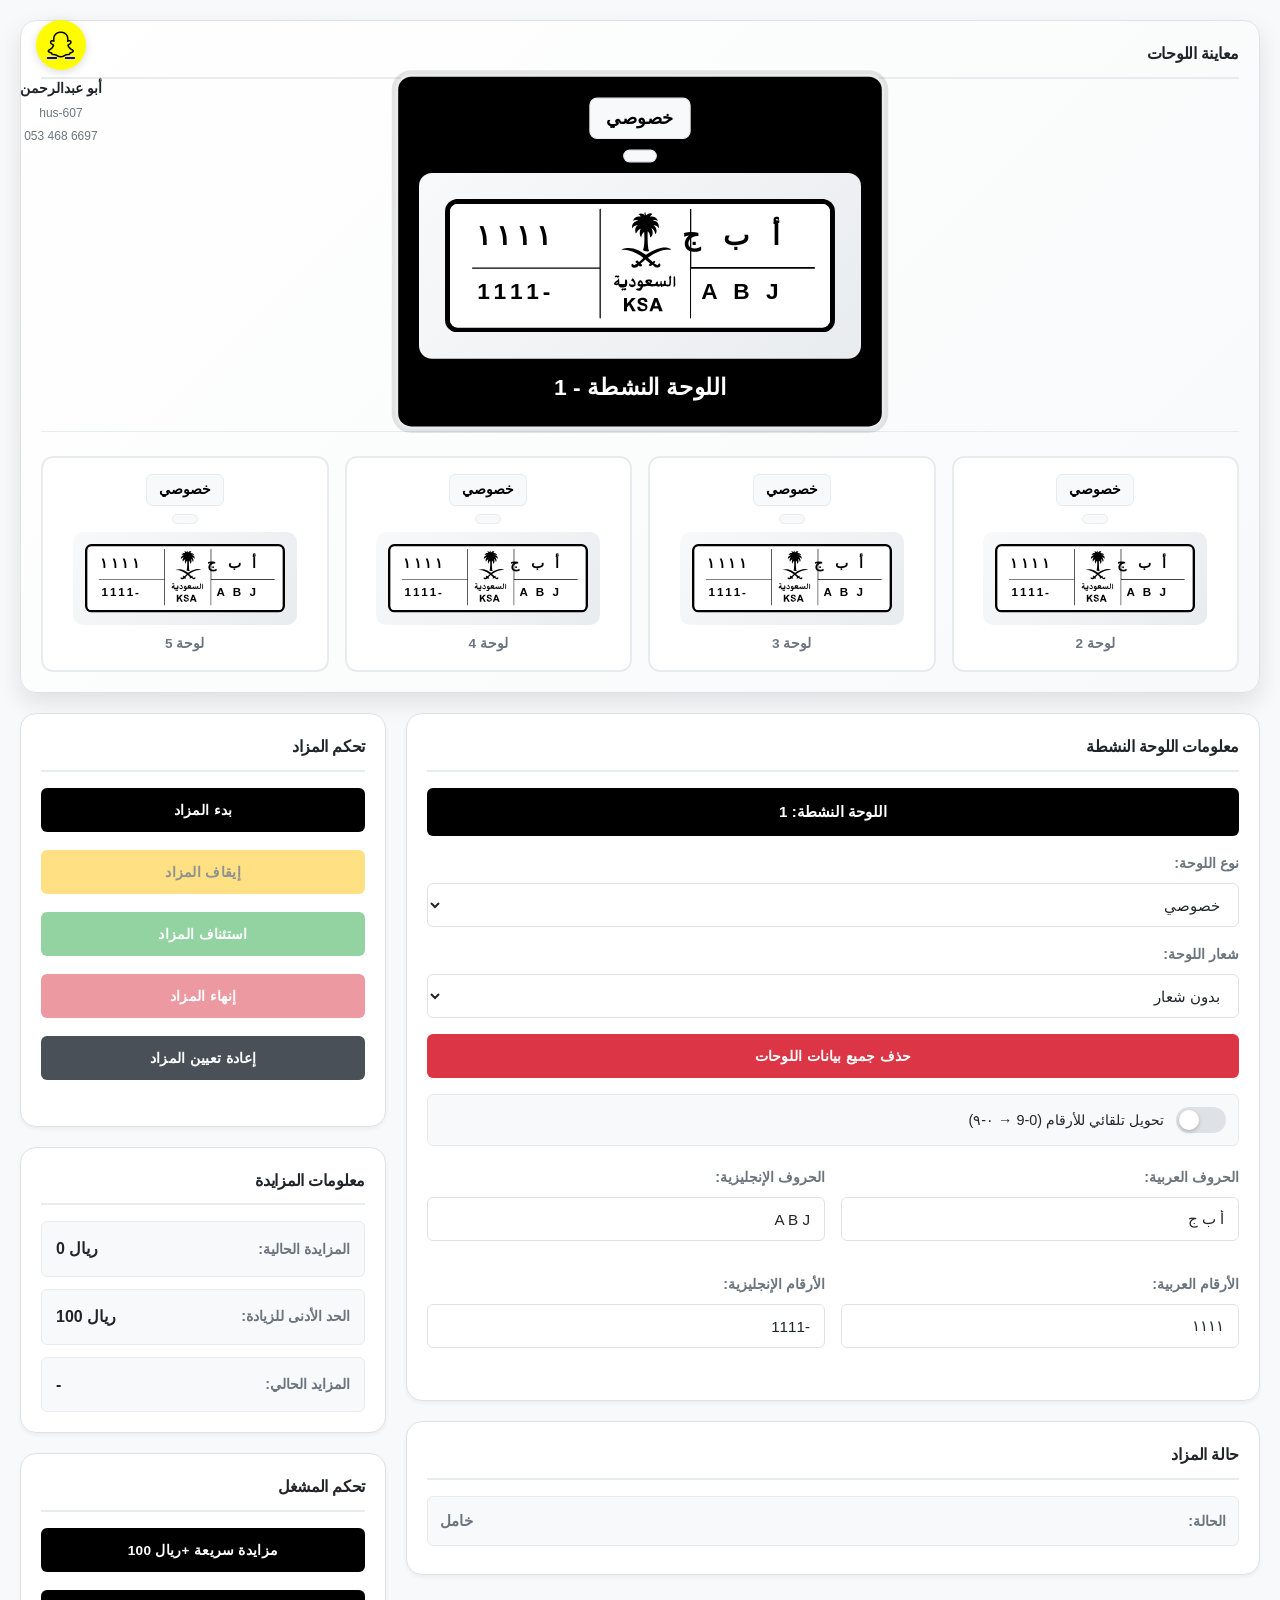
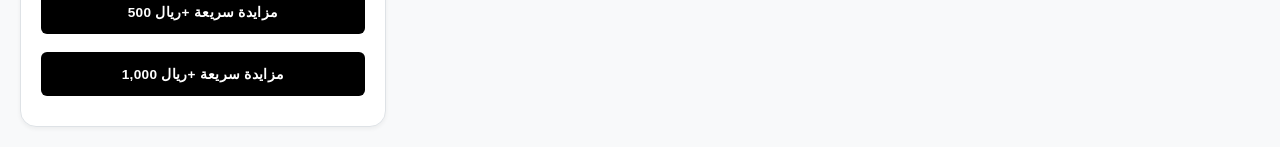
==== commit b5fbc25b: "Update plate templates and alignment fixes" ====
--- a/index.html
+++ b/index.html
@@ -15,7 +15,7 @@
         </a>
         <span class="snapchat-name">أبو عبدالرحمن</span>
         <span class="snapchat-username">hus-607</span>
-        <span class="snapchat-phone">+966 50 787 4972</span>
+        <span class="snapchat-phone">053 468 6697</span>
     </div>
 
     <div class="container">
@@ -32,7 +32,7 @@
                         <div class="plate-container">
                             <div class="plate-wrapper">
                                 <svg xmlns="http://www.w3.org/2000/svg" viewBox="0 0 154.7 53" preserveAspectRatio="xMidYMid meet" class="plate-svg-wrapper">
-                                    <image href="plate form/plate-template.svg" x="0" y="0" width="154.7" height="53" preserveAspectRatio="none" />
+                                    <image href="plate form/plate-template.svg" x="0" y="0" width="100%" height="100%" preserveAspectRatio="none" />
                                     <g class="plate-text-overlay" dominant-baseline="middle">
                                         <text id="overlayArabicNumbers1" x="28" y="15.5" text-anchor="middle" font-size="11" font-weight="700" letter-spacing="2" fill="#000000" font-family="Arial, Helvetica, sans-serif" direction="rtl">۱۱۱۱</text>
                                         <text id="overlayArabicLetters1" x="115" y="15.5" text-anchor="middle" font-size="11" font-weight="700" letter-spacing="3" fill="#000000" font-family="Arial, Helvetica, sans-serif" direction="rtl">أ ب ج</text>
@@ -55,7 +55,7 @@
                         <div class="plate-container">
                             <div class="plate-wrapper">
                                 <svg xmlns="http://www.w3.org/2000/svg" viewBox="0 0 154.7 53" preserveAspectRatio="xMidYMid meet" class="plate-svg-wrapper">
-                                    <image href="plate form/plate-template.svg" x="0" y="0" width="154.7" height="53" preserveAspectRatio="none" />
+                                    <image href="plate form/plate-template.svg" x="0" y="0" width="100%" height="100%" preserveAspectRatio="none" />
                                     <g class="plate-text-overlay" dominant-baseline="middle">
                                         <text id="overlayArabicNumbers2" x="28" y="15.5" text-anchor="middle" font-size="11" font-weight="700" letter-spacing="2" fill="#000000" font-family="Arial, Helvetica, sans-serif" direction="rtl">۱۱۱۱</text>
                                         <text id="overlayArabicLetters2" x="115" y="15.5" text-anchor="middle" font-size="11" font-weight="700" letter-spacing="3" fill="#000000" font-family="Arial, Helvetica, sans-serif" direction="rtl">أ ب ج</text>
@@ -75,7 +75,7 @@
                         <div class="plate-container">
                             <div class="plate-wrapper">
                                 <svg xmlns="http://www.w3.org/2000/svg" viewBox="0 0 154.7 53" preserveAspectRatio="xMidYMid meet" class="plate-svg-wrapper">
-                                    <image href="plate form/plate-template.svg" x="0" y="0" width="154.7" height="53" preserveAspectRatio="none" />
+                                    <image href="plate form/plate-template.svg" x="0" y="0" width="100%" height="100%" preserveAspectRatio="none" />
                                     <g class="plate-text-overlay" dominant-baseline="middle">
                                         <text id="overlayArabicNumbers3" x="28" y="15.5" text-anchor="middle" font-size="11" font-weight="700" letter-spacing="2" fill="#000000" font-family="Arial, Helvetica, sans-serif" direction="rtl">۱۱۱۱</text>
                                         <text id="overlayArabicLetters3" x="115" y="15.5" text-anchor="middle" font-size="11" font-weight="700" letter-spacing="3" fill="#000000" font-family="Arial, Helvetica, sans-serif" direction="rtl">أ ب ج</text>
@@ -95,7 +95,7 @@
                         <div class="plate-container">
                             <div class="plate-wrapper">
                                 <svg xmlns="http://www.w3.org/2000/svg" viewBox="0 0 154.7 53" preserveAspectRatio="xMidYMid meet" class="plate-svg-wrapper">
-                                    <image href="plate form/plate-template.svg" x="0" y="0" width="154.7" height="53" preserveAspectRatio="none" />
+                                    <image href="plate form/plate-template.svg" x="0" y="0" width="100%" height="100%" preserveAspectRatio="none" />
                                     <g class="plate-text-overlay" dominant-baseline="middle">
                                         <text id="overlayArabicNumbers4" x="28" y="15.5" text-anchor="middle" font-size="11" font-weight="700" letter-spacing="2" fill="#000000" font-family="Arial, Helvetica, sans-serif" direction="rtl">۱۱۱۱</text>
                                         <text id="overlayArabicLetters4" x="115" y="15.5" text-anchor="middle" font-size="11" font-weight="700" letter-spacing="3" fill="#000000" font-family="Arial, Helvetica, sans-serif" direction="rtl">أ ب ج</text>
@@ -115,7 +115,7 @@
                         <div class="plate-container">
                             <div class="plate-wrapper">
                                 <svg xmlns="http://www.w3.org/2000/svg" viewBox="0 0 154.7 53" preserveAspectRatio="xMidYMid meet" class="plate-svg-wrapper">
-                                    <image href="plate form/plate-template.svg" x="0" y="0" width="154.7" height="53" preserveAspectRatio="none" />
+                                    <image href="plate form/plate-template.svg" x="0" y="0" width="100%" height="100%" preserveAspectRatio="none" />
                                     <g class="plate-text-overlay" dominant-baseline="middle">
                                         <text id="overlayArabicNumbers5" x="28" y="15.5" text-anchor="middle" font-size="11" font-weight="700" letter-spacing="2" fill="#000000" font-family="Arial, Helvetica, sans-serif" direction="rtl">۱۱۱۱</text>
                                         <text id="overlayArabicLetters5" x="115" y="15.5" text-anchor="middle" font-size="11" font-weight="700" letter-spacing="3" fill="#000000" font-family="Arial, Helvetica, sans-serif" direction="rtl">أ ب ج</text>
@@ -147,7 +147,11 @@
                             <select id="plateType">
                                 <option value="private">خصوصي</option>
                                 <option value="transport">نقل</option>
-                                <option value="public-transport">نقل عام</option>
+                                <option value="large-private">خصوصي كبير</option>
+                                <option value="vision">الرؤية</option>
+                                <option value="golden-swords">سيفين ذهبي</option>
+                                <option value="tuwaiq">جبل طويق</option>
+                                <option value="alula">العلا</option>
                             </select>
                         </div>
                         
@@ -163,19 +167,15 @@
                             </select>
                         </div>
                         
+                        <div class="form-group">
+                            <button id="resetAllPlates" class="btn btn-danger">حذف جميع بيانات اللوحات</button>
+                        </div>
+                        
                         <div class="conversion-toggle">
                             <label class="toggle-switch">
                                 <input type="checkbox" id="autoNumberConversionToggle">
                                 <span class="toggle-slider"></span>
                                 <span class="toggle-label">تحويل تلقائي للأرقام (0-9 → ٠-٩)</span>
-                            </label>
-                        </div>
-                        
-                        <div class="conversion-toggle">
-                            <label class="toggle-switch">
-                                <input type="checkbox" id="reverseConversionToggle">
-                                <span class="toggle-slider"></span>
-                                <span class="toggle-label">تحويل تلقائي عكسي (عربي → إنجليزي)</span>
                             </label>
                         </div>
                         
--- a/css/auction-panel.css
+++ b/css/auction-panel.css
@@ -55,6 +55,7 @@
     display: flex;
     flex-direction: column;
     align-items: center;
+    list-style: none;
 }
 
 .snapchat-icon a {
@@ -86,6 +87,7 @@
     color: var(--text-primary);
     text-align: center;
     white-space: nowrap;
+    list-style: none;
 }
 
 .snapchat-username {
@@ -97,6 +99,7 @@
     white-space: nowrap;
     direction: ltr;
     unicode-bidi: isolate;
+    list-style: none;
 }
 
 .snapchat-phone {
@@ -108,6 +111,7 @@
     white-space: nowrap;
     direction: ltr;
     unicode-bidi: isolate;
+    list-style: none;
 }
 
 @media (max-width: 768px) {
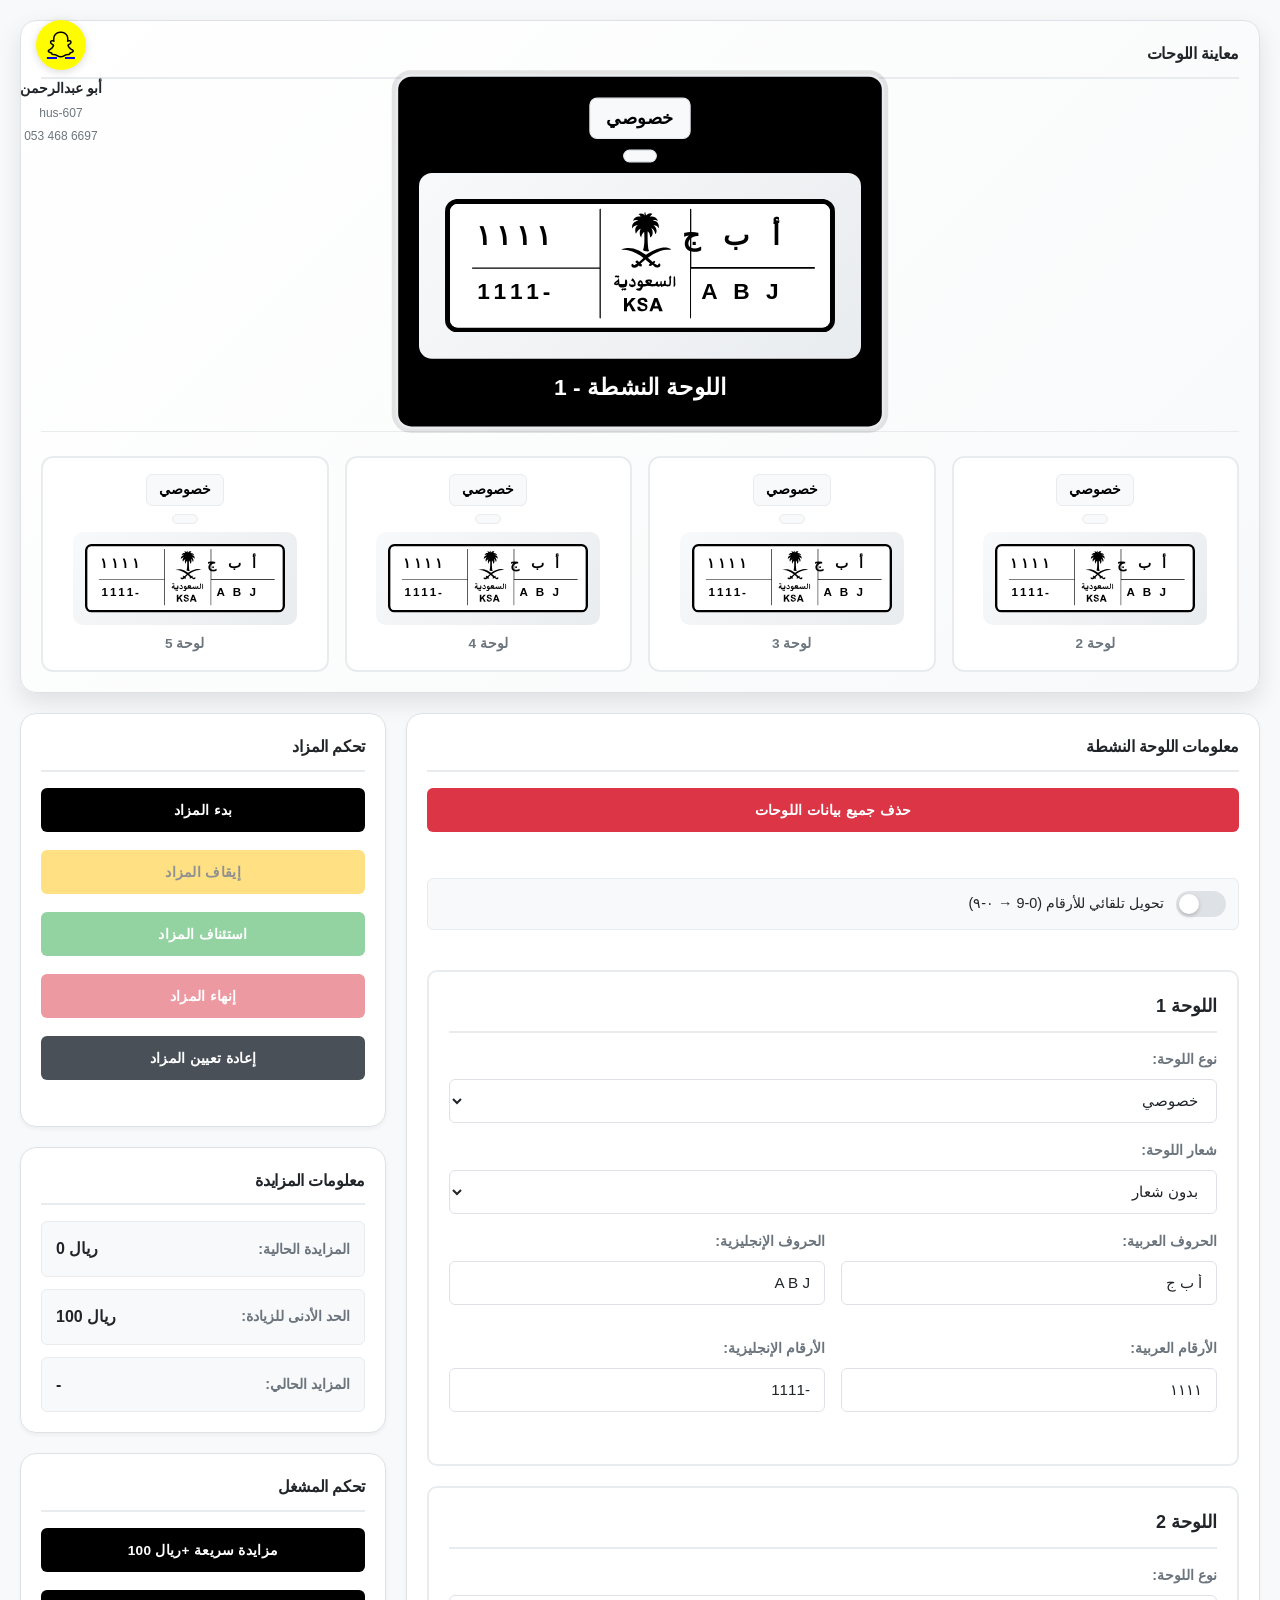
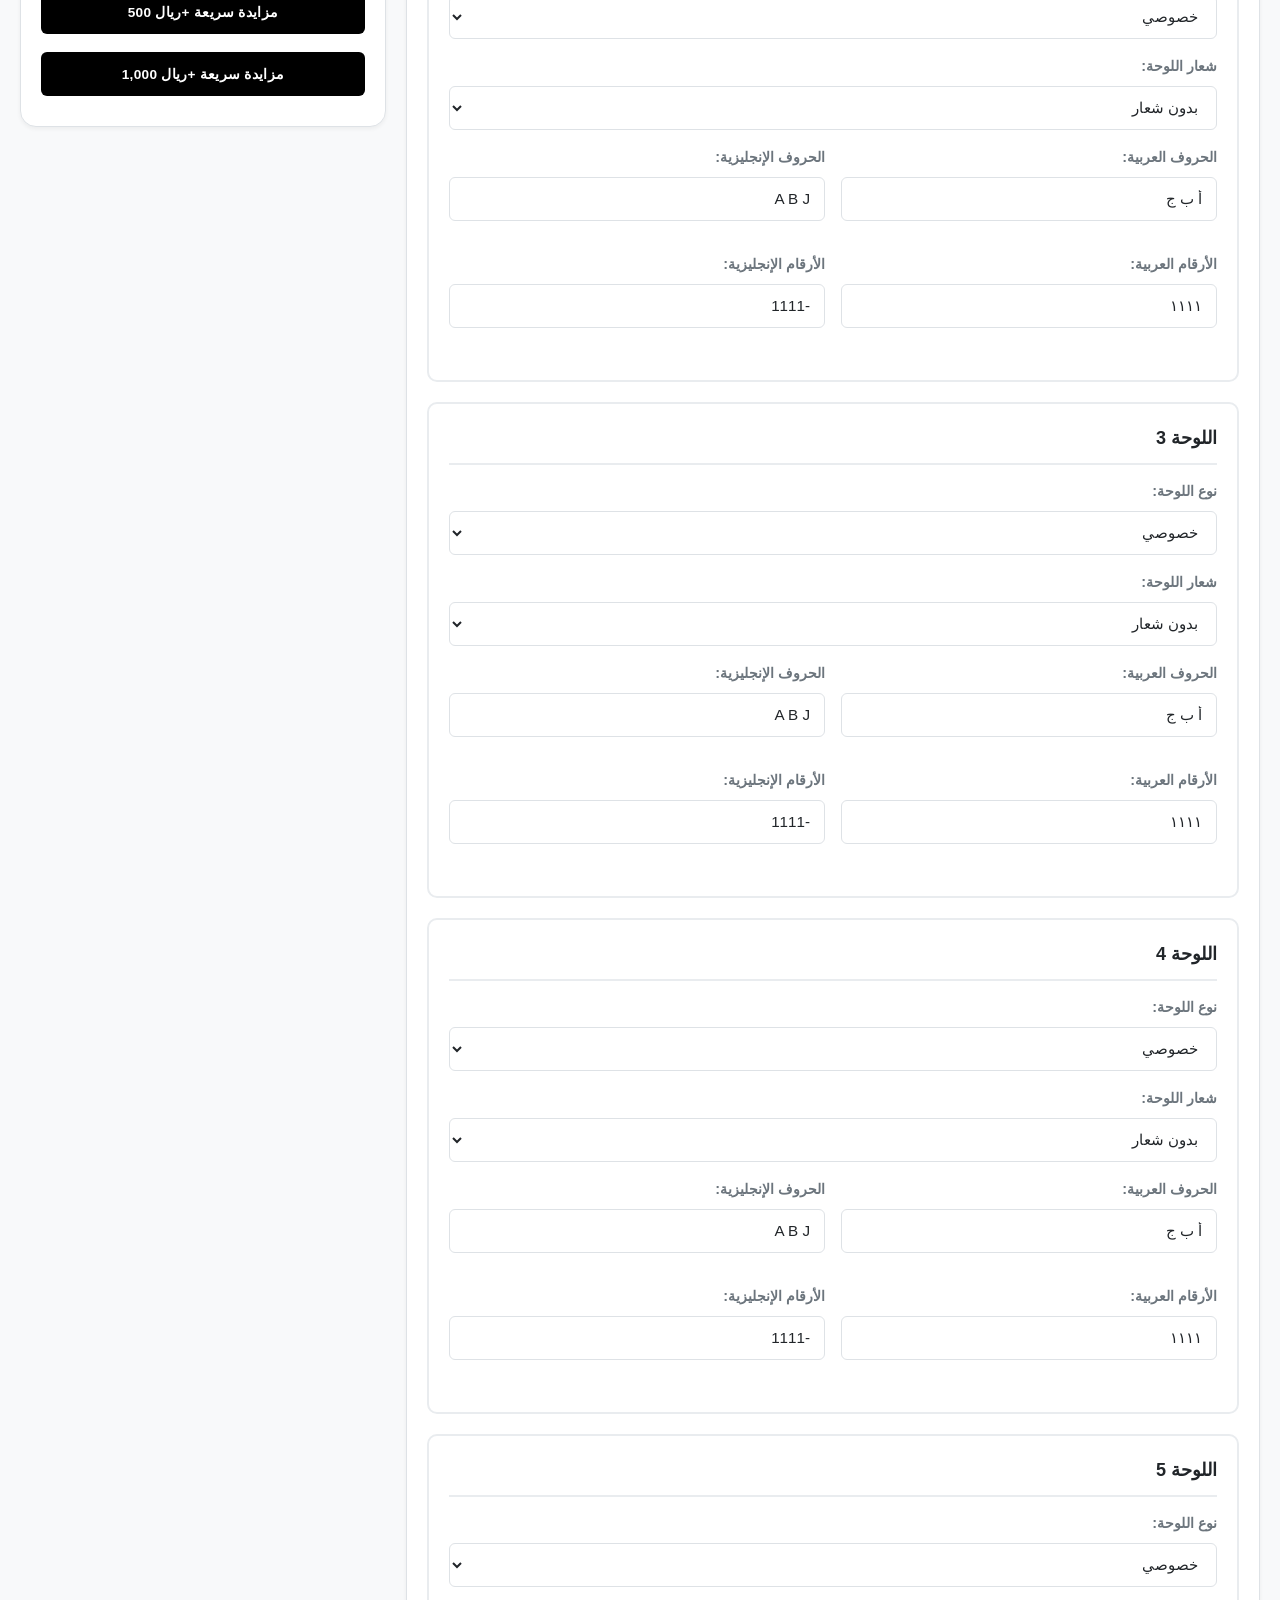
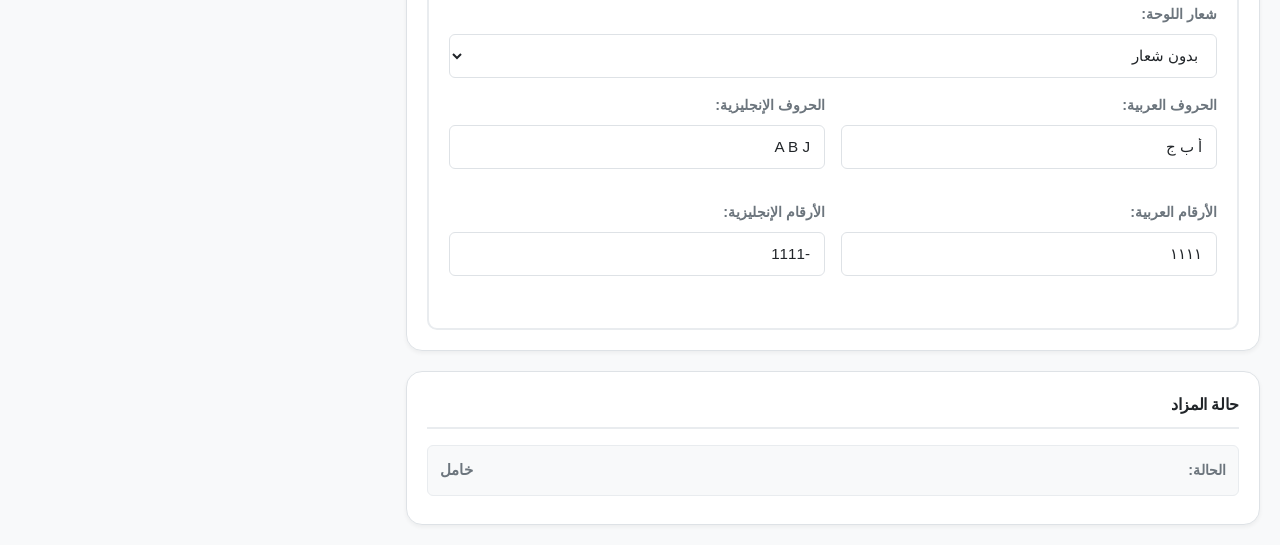
==== commit a6ea7a89: "Update plate templates and alignment fixes" ====
--- a/index.html
+++ b/index.html
@@ -137,36 +137,7 @@
             <aside class="panel left-panel">
                 <section class="card">
                     <h2>معلومات اللوحة النشطة</h2>
-                    <form id="plateForm">
-                        <div class="selected-plate-indicator">
-                            <span id="selectedPlateLabel">اللوحة النشطة: 1</span>
-                        </div>
-                        
-                        <div class="form-group">
-                            <label for="plateType">نوع اللوحة:</label>
-                            <select id="plateType">
-                                <option value="private">خصوصي</option>
-                                <option value="transport">نقل</option>
-                                <option value="large-private">خصوصي كبير</option>
-                                <option value="vision">الرؤية</option>
-                                <option value="golden-swords">سيفين ذهبي</option>
-                                <option value="tuwaiq">جبل طويق</option>
-                                <option value="alula">العلا</option>
-                            </select>
-                        </div>
-                        
-                        <div class="form-group">
-                            <label for="logoType">شعار اللوحة:</label>
-                            <select id="logoType">
-                                <option value="none">بدون شعار</option>
-                                <option value="al-diriyah">الدرعية</option>
-                                <option value="vision">رؤية 2030</option>
-                                <option value="alula">العلا</option>
-                                <option value="black-palm">النخلة السوداء</option>
-                                <option value="green-palm">النخلة الخضراء</option>
-                            </select>
-                        </div>
-                        
+                    <div class="plates-control-container">
                         <div class="form-group">
                             <button id="resetAllPlates" class="btn btn-danger">حذف جميع بيانات اللوحات</button>
                         </div>
@@ -179,27 +150,246 @@
                             </label>
                         </div>
                         
-                        <div class="form-row">
-                            <div class="form-group">
-                                <label for="arabicLetters">الحروف العربية:</label>
-                                <input type="text" id="arabicLetters" value="أ ب ج" maxlength="15" placeholder="أ ب ج">
-                            </div>
-                            <div class="form-group">
-                                <label for="englishLetters">الحروف الإنجليزية:</label>
-                                <input type="text" id="englishLetters" value="A B J" maxlength="15" placeholder="A B J">
-                            </div>
-                        </div>
-                        <div class="form-row">
-                            <div class="form-group">
-                                <label for="arabicNumbers">الأرقام العربية:</label>
-                                <input type="text" id="arabicNumbers" value="۱۱۱۱" maxlength="10" placeholder="۱۱۱۱">
-                            </div>
-                            <div class="form-group">
-                                <label for="englishNumbers">الأرقام الإنجليزية:</label>
-                                <input type="text" id="englishNumbers" value="-1111" maxlength="10" placeholder="-1111">
-                            </div>
-                        </div>
-                    </form>
+                        <!-- Plate 1 Panel -->
+                        <div class="plate-control-panel" data-plate="1">
+                            <h3>اللوحة 1</h3>
+                            <div class="form-group">
+                                <label for="plateType1">نوع اللوحة:</label>
+                                <select id="plateType1" class="plate-type-select">
+                                    <option value="private">خصوصي</option>
+                                    <option value="transport">نقل</option>
+                                    <option value="large-private">خصوصي كبير</option>
+                                    <option value="vision">الرؤية</option>
+                                    <option value="golden-swords">سيفين ذهبي</option>
+                                    <option value="tuwaiq">جبل طويق</option>
+                                    <option value="alula">العلا</option>
+                                </select>
+                            </div>
+                            <div class="form-group">
+                                <label for="logoType1">شعار اللوحة:</label>
+                                <select id="logoType1" class="logo-type-select">
+                                    <option value="none">بدون شعار</option>
+                                    <option value="al-diriyah">الدرعية</option>
+                                    <option value="vision">رؤية 2030</option>
+                                    <option value="alula">العلا</option>
+                                    <option value="black-palm">النخلة السوداء</option>
+                                    <option value="green-palm">النخلة الخضراء</option>
+                                </select>
+                            </div>
+                            <div class="form-row">
+                                <div class="form-group">
+                                    <label for="arabicLetters1">الحروف العربية:</label>
+                                    <input type="text" id="arabicLetters1" class="arabic-letters-input" value="أ ب ج" maxlength="15" placeholder="أ ب ج">
+                                </div>
+                                <div class="form-group">
+                                    <label for="englishLetters1">الحروف الإنجليزية:</label>
+                                    <input type="text" id="englishLetters1" class="english-letters-input" value="A B J" maxlength="15" placeholder="A B J">
+                                </div>
+                            </div>
+                            <div class="form-row">
+                                <div class="form-group">
+                                    <label for="arabicNumbers1">الأرقام العربية:</label>
+                                    <input type="text" id="arabicNumbers1" class="arabic-numbers-input" value="۱۱۱۱" maxlength="10" placeholder="۱۱۱۱">
+                                </div>
+                                <div class="form-group">
+                                    <label for="englishNumbers1">الأرقام الإنجليزية:</label>
+                                    <input type="text" id="englishNumbers1" class="english-numbers-input" value="-1111" maxlength="10" placeholder="-1111">
+                                </div>
+                            </div>
+                        </div>
+                        
+                        <!-- Plate 2 Panel -->
+                        <div class="plate-control-panel" data-plate="2">
+                            <h3>اللوحة 2</h3>
+                            <div class="form-group">
+                                <label for="plateType2">نوع اللوحة:</label>
+                                <select id="plateType2" class="plate-type-select">
+                                    <option value="private">خصوصي</option>
+                                    <option value="transport">نقل</option>
+                                    <option value="large-private">خصوصي كبير</option>
+                                    <option value="vision">الرؤية</option>
+                                    <option value="golden-swords">سيفين ذهبي</option>
+                                    <option value="tuwaiq">جبل طويق</option>
+                                    <option value="alula">العلا</option>
+                                </select>
+                            </div>
+                            <div class="form-group">
+                                <label for="logoType2">شعار اللوحة:</label>
+                                <select id="logoType2" class="logo-type-select">
+                                    <option value="none">بدون شعار</option>
+                                    <option value="al-diriyah">الدرعية</option>
+                                    <option value="vision">رؤية 2030</option>
+                                    <option value="alula">العلا</option>
+                                    <option value="black-palm">النخلة السوداء</option>
+                                    <option value="green-palm">النخلة الخضراء</option>
+                                </select>
+                            </div>
+                            <div class="form-row">
+                                <div class="form-group">
+                                    <label for="arabicLetters2">الحروف العربية:</label>
+                                    <input type="text" id="arabicLetters2" class="arabic-letters-input" value="أ ب ج" maxlength="15" placeholder="أ ب ج">
+                                </div>
+                                <div class="form-group">
+                                    <label for="englishLetters2">الحروف الإنجليزية:</label>
+                                    <input type="text" id="englishLetters2" class="english-letters-input" value="A B J" maxlength="15" placeholder="A B J">
+                                </div>
+                            </div>
+                            <div class="form-row">
+                                <div class="form-group">
+                                    <label for="arabicNumbers2">الأرقام العربية:</label>
+                                    <input type="text" id="arabicNumbers2" class="arabic-numbers-input" value="۱۱۱۱" maxlength="10" placeholder="۱۱۱۱">
+                                </div>
+                                <div class="form-group">
+                                    <label for="englishNumbers2">الأرقام الإنجليزية:</label>
+                                    <input type="text" id="englishNumbers2" class="english-numbers-input" value="-1111" maxlength="10" placeholder="-1111">
+                                </div>
+                            </div>
+                        </div>
+                        
+                        <!-- Plate 3 Panel -->
+                        <div class="plate-control-panel" data-plate="3">
+                            <h3>اللوحة 3</h3>
+                            <div class="form-group">
+                                <label for="plateType3">نوع اللوحة:</label>
+                                <select id="plateType3" class="plate-type-select">
+                                    <option value="private">خصوصي</option>
+                                    <option value="transport">نقل</option>
+                                    <option value="large-private">خصوصي كبير</option>
+                                    <option value="vision">الرؤية</option>
+                                    <option value="golden-swords">سيفين ذهبي</option>
+                                    <option value="tuwaiq">جبل طويق</option>
+                                    <option value="alula">العلا</option>
+                                </select>
+                            </div>
+                            <div class="form-group">
+                                <label for="logoType3">شعار اللوحة:</label>
+                                <select id="logoType3" class="logo-type-select">
+                                    <option value="none">بدون شعار</option>
+                                    <option value="al-diriyah">الدرعية</option>
+                                    <option value="vision">رؤية 2030</option>
+                                    <option value="alula">العلا</option>
+                                    <option value="black-palm">النخلة السوداء</option>
+                                    <option value="green-palm">النخلة الخضراء</option>
+                                </select>
+                            </div>
+                            <div class="form-row">
+                                <div class="form-group">
+                                    <label for="arabicLetters3">الحروف العربية:</label>
+                                    <input type="text" id="arabicLetters3" class="arabic-letters-input" value="أ ب ج" maxlength="15" placeholder="أ ب ج">
+                                </div>
+                                <div class="form-group">
+                                    <label for="englishLetters3">الحروف الإنجليزية:</label>
+                                    <input type="text" id="englishLetters3" class="english-letters-input" value="A B J" maxlength="15" placeholder="A B J">
+                                </div>
+                            </div>
+                            <div class="form-row">
+                                <div class="form-group">
+                                    <label for="arabicNumbers3">الأرقام العربية:</label>
+                                    <input type="text" id="arabicNumbers3" class="arabic-numbers-input" value="۱۱۱۱" maxlength="10" placeholder="۱۱۱۱">
+                                </div>
+                                <div class="form-group">
+                                    <label for="englishNumbers3">الأرقام الإنجليزية:</label>
+                                    <input type="text" id="englishNumbers3" class="english-numbers-input" value="-1111" maxlength="10" placeholder="-1111">
+                                </div>
+                            </div>
+                        </div>
+                        
+                        <!-- Plate 4 Panel -->
+                        <div class="plate-control-panel" data-plate="4">
+                            <h3>اللوحة 4</h3>
+                            <div class="form-group">
+                                <label for="plateType4">نوع اللوحة:</label>
+                                <select id="plateType4" class="plate-type-select">
+                                    <option value="private">خصوصي</option>
+                                    <option value="transport">نقل</option>
+                                    <option value="large-private">خصوصي كبير</option>
+                                    <option value="vision">الرؤية</option>
+                                    <option value="golden-swords">سيفين ذهبي</option>
+                                    <option value="tuwaiq">جبل طويق</option>
+                                    <option value="alula">العلا</option>
+                                </select>
+                            </div>
+                            <div class="form-group">
+                                <label for="logoType4">شعار اللوحة:</label>
+                                <select id="logoType4" class="logo-type-select">
+                                    <option value="none">بدون شعار</option>
+                                    <option value="al-diriyah">الدرعية</option>
+                                    <option value="vision">رؤية 2030</option>
+                                    <option value="alula">العلا</option>
+                                    <option value="black-palm">النخلة السوداء</option>
+                                    <option value="green-palm">النخلة الخضراء</option>
+                                </select>
+                            </div>
+                            <div class="form-row">
+                                <div class="form-group">
+                                    <label for="arabicLetters4">الحروف العربية:</label>
+                                    <input type="text" id="arabicLetters4" class="arabic-letters-input" value="أ ب ج" maxlength="15" placeholder="أ ب ج">
+                                </div>
+                                <div class="form-group">
+                                    <label for="englishLetters4">الحروف الإنجليزية:</label>
+                                    <input type="text" id="englishLetters4" class="english-letters-input" value="A B J" maxlength="15" placeholder="A B J">
+                                </div>
+                            </div>
+                            <div class="form-row">
+                                <div class="form-group">
+                                    <label for="arabicNumbers4">الأرقام العربية:</label>
+                                    <input type="text" id="arabicNumbers4" class="arabic-numbers-input" value="۱۱۱۱" maxlength="10" placeholder="۱۱۱۱">
+                                </div>
+                                <div class="form-group">
+                                    <label for="englishNumbers4">الأرقام الإنجليزية:</label>
+                                    <input type="text" id="englishNumbers4" class="english-numbers-input" value="-1111" maxlength="10" placeholder="-1111">
+                                </div>
+                            </div>
+                        </div>
+                        
+                        <!-- Plate 5 Panel -->
+                        <div class="plate-control-panel" data-plate="5">
+                            <h3>اللوحة 5</h3>
+                            <div class="form-group">
+                                <label for="plateType5">نوع اللوحة:</label>
+                                <select id="plateType5" class="plate-type-select">
+                                    <option value="private">خصوصي</option>
+                                    <option value="transport">نقل</option>
+                                    <option value="large-private">خصوصي كبير</option>
+                                    <option value="vision">الرؤية</option>
+                                    <option value="golden-swords">سيفين ذهبي</option>
+                                    <option value="tuwaiq">جبل طويق</option>
+                                    <option value="alula">العلا</option>
+                                </select>
+                            </div>
+                            <div class="form-group">
+                                <label for="logoType5">شعار اللوحة:</label>
+                                <select id="logoType5" class="logo-type-select">
+                                    <option value="none">بدون شعار</option>
+                                    <option value="al-diriyah">الدرعية</option>
+                                    <option value="vision">رؤية 2030</option>
+                                    <option value="alula">العلا</option>
+                                    <option value="black-palm">النخلة السوداء</option>
+                                    <option value="green-palm">النخلة الخضراء</option>
+                                </select>
+                            </div>
+                            <div class="form-row">
+                                <div class="form-group">
+                                    <label for="arabicLetters5">الحروف العربية:</label>
+                                    <input type="text" id="arabicLetters5" class="arabic-letters-input" value="أ ب ج" maxlength="15" placeholder="أ ب ج">
+                                </div>
+                                <div class="form-group">
+                                    <label for="englishLetters5">الحروف الإنجليزية:</label>
+                                    <input type="text" id="englishLetters5" class="english-letters-input" value="A B J" maxlength="15" placeholder="A B J">
+                                </div>
+                            </div>
+                            <div class="form-row">
+                                <div class="form-group">
+                                    <label for="arabicNumbers5">الأرقام العربية:</label>
+                                    <input type="text" id="arabicNumbers5" class="arabic-numbers-input" value="۱۱۱۱" maxlength="10" placeholder="۱۱۱۱">
+                                </div>
+                                <div class="form-group">
+                                    <label for="englishNumbers5">الأرقام الإنجليزية:</label>
+                                    <input type="text" id="englishNumbers5" class="english-numbers-input" value="-1111" maxlength="10" placeholder="-1111">
+                                </div>
+                            </div>
+                        </div>
+                    </div>
                 </section>
 
                 <section class="card">
--- a/css/auction-panel.css
+++ b/css/auction-panel.css
@@ -1263,3 +1263,33 @@
 ::-webkit-scrollbar-thumb:hover {
     background: var(--accent-primary);
 }
+
+/* Plates Control Container */
+.plates-control-container {
+    display: flex;
+    flex-direction: column;
+    gap: 20px;
+}
+
+/* Plate Control Panel */
+.plate-control-panel {
+    background-color: var(--bg-secondary);
+    border: 2px solid var(--border-light);
+    border-radius: var(--radius-md);
+    padding: 20px;
+    transition: all 0.3s ease;
+}
+
+.plate-control-panel:hover {
+    border-color: var(--accent-secondary);
+    box-shadow: var(--shadow-sm);
+}
+
+.plate-control-panel h3 {
+    font-size: 18px;
+    font-weight: 600;
+    color: var(--text-primary);
+    margin-bottom: 15px;
+    padding-bottom: 10px;
+    border-bottom: 2px solid var(--border-light);
+}
